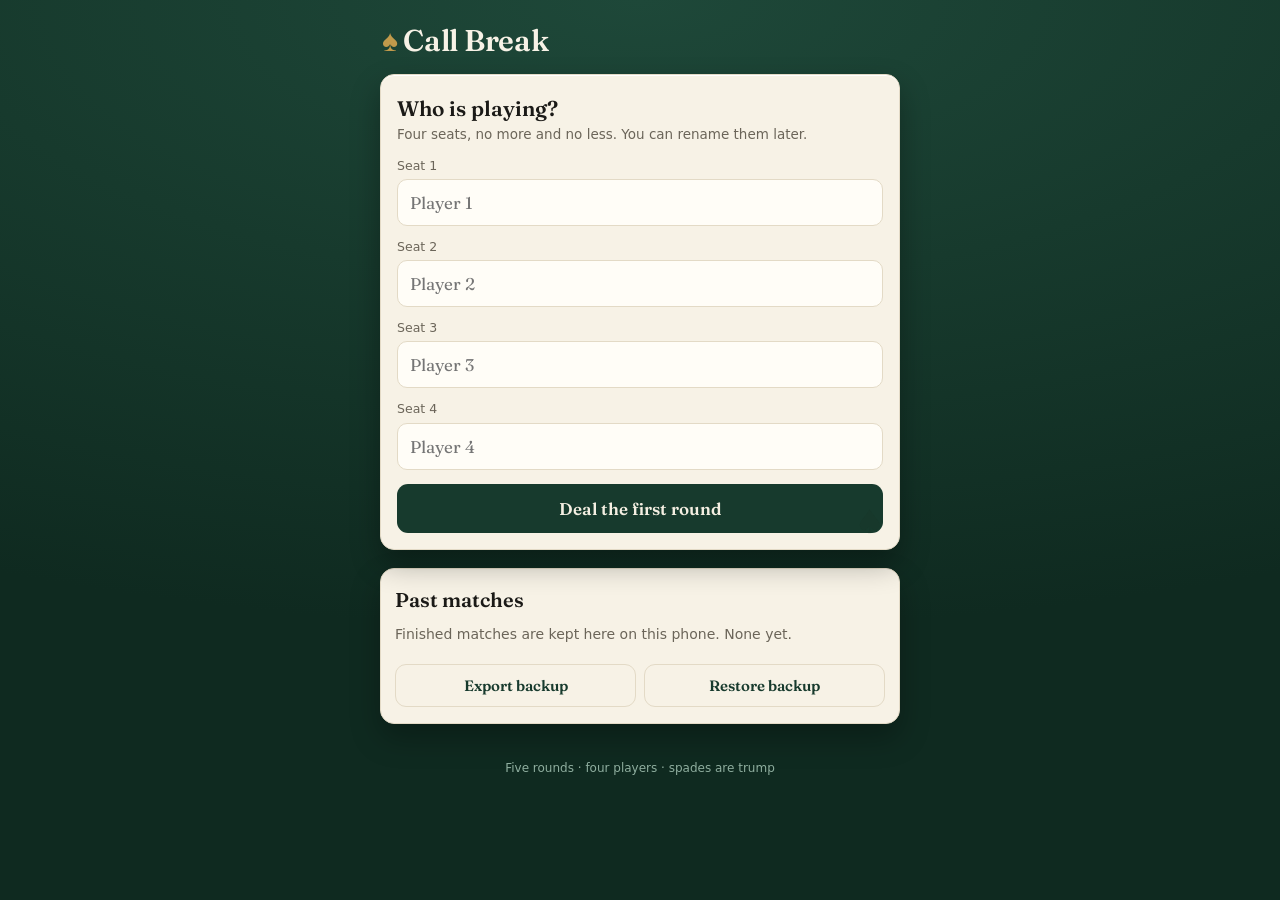
==== index.html @ d097e6f9 "Create index.html" ====
<!DOCTYPE html>
<html lang="en">
<head>
<meta charset="utf-8">
<meta name="viewport" content="width=device-width, initial-scale=1, viewport-fit=cover">
<meta name="theme-color" content="#173a2d">
<title>Call Break Scorepad</title>
<link rel="preconnect" href="https://fonts.googleapis.com">
<link rel="preconnect" href="https://fonts.gstatic.com" crossorigin>
<link href="https://fonts.googleapis.com/css2?family=Fraunces:opsz,wght@9..144,400;9..144,600;9..144,700&display=swap" rel="stylesheet">
<style>
  :root{
    --felt:#173a2d;
    --felt-deep:#0f2a20;
    --card:#f7f2e6;
    --card-edge:#e3dac6;
    --ink:#1b1a17;
    --ink-soft:#6b6559;
    --suit-red:#a8231c;
    --gold:#c19a4b;
    --serif:"Fraunces",Georgia,"Times New Roman",serif;
    --sans:system-ui,-apple-system,"Segoe UI",Roboto,sans-serif;
  }
  *{box-sizing:border-box;-webkit-tap-highlight-color:transparent}
  html,body{margin:0;padding:0}
  body{
    background:var(--felt);
    background-image:radial-gradient(120% 70% at 50% 0%, #1e4839 0%, var(--felt) 45%, var(--felt-deep) 100%);
    background-attachment:fixed;
    color:var(--card);
    font-family:var(--sans);
    font-size:16px;
    line-height:1.45;
    min-height:100vh;
    padding:0 14px calc(40px + env(safe-area-inset-bottom));
  }
  .wrap{max-width:520px;margin:0 auto}

  header{padding:26px 2px 18px;display:flex;align-items:baseline;justify-content:space-between;gap:12px}
  .brand{font-family:var(--serif);font-weight:600;font-size:30px;letter-spacing:-.01em;line-height:1}
  .brand .pip{color:var(--gold)}
  .roundtag{font-family:var(--serif);font-size:15px;color:#b9cfc3;text-align:right}
  .roundtag b{color:var(--gold);font-weight:600}

  .card{
    background:var(--card);color:var(--ink);
    border-radius:14px;
    padding:18px 16px 16px;
    box-shadow:0 14px 30px rgba(0,0,0,.32), 0 1px 0 #fff inset;
    border:1px solid var(--card-edge);
    position:relative;
    margin-bottom:18px;
  }
  .card::after{
    content:"\2660";position:absolute;right:14px;bottom:10px;
    font-size:34px;color:rgba(27,26,23,.06);line-height:1;pointer-events:none;
  }
  .settle{animation:settle .28s cubic-bezier(.2,.7,.3,1)}
  @keyframes settle{from{transform:translateY(6px) scale(.99);opacity:.4}to{transform:none;opacity:1}}

  .cardhead{display:flex;align-items:baseline;justify-content:space-between;gap:10px;margin-bottom:2px}
  .cardhead h2{font-family:var(--serif);font-weight:600;font-size:21px;margin:0}
  .tally{font-family:var(--serif);font-size:19px;font-weight:600}
  .tally small{font-family:var(--sans);font-size:12px;font-weight:400;color:var(--ink-soft)}
  .sub{color:var(--ink-soft);font-size:13.5px;margin:0 0 12px}

  .rows{border-top:1px solid var(--card-edge)}
  .row{display:flex;align-items:center;gap:10px;padding:9px 0;border-bottom:1px solid var(--card-edge)}
  .row.got{flex-wrap:wrap}
  .who{flex:1;min-width:0;font-size:16px;overflow:hidden;text-overflow:ellipsis;white-space:nowrap}
  .step{display:flex;align-items:center;gap:4px}
  .step button{
    width:40px;height:40px;border-radius:9px;border:1px solid var(--card-edge);
    background:#fffdf7;color:var(--ink);font-size:21px;line-height:1;font-family:var(--sans);
    cursor:pointer;display:grid;place-items:center;
  }
  .step button:active{background:#efe8d6}
  .step button[disabled]{opacity:.32;cursor:default}

  input.numin{
    font-family:var(--serif);font-weight:600;font-size:24px;text-align:center;
    font-variant-numeric:tabular-nums;
    width:56px;height:40px;padding:0;border-radius:9px;
    border:1px solid var(--card-edge);background:#fffdf7;color:var(--ink);
    -moz-appearance:textfield;
  }
  .got input.numin{color:var(--felt)}
  input.numin::-webkit-outer-spin-button,
  input.numin::-webkit-inner-spin-button{-webkit-appearance:none;margin:0}
  input.numin:focus{outline:2px solid var(--felt);outline-offset:1px;background:#fff}

  .cmp{flex-basis:100%;order:3;display:block;margin-top:8px;
       font-size:14px;color:var(--ink-soft);line-height:1.4}
  .cmp b{font-family:var(--serif);font-size:21px;font-weight:700;color:var(--ink);
    font-variant-numeric:tabular-nums;vertical-align:-2px}
  .cmp em{font-family:var(--serif);font-size:21px;font-weight:700;font-style:normal;
    color:var(--felt);font-variant-numeric:tabular-nums;vertical-align:-2px}
  .cmp em.down{color:var(--suit-red)}
  input.callmini{width:48px;height:34px;font-size:21px;vertical-align:-9px;margin:0 1px}

  .note{border-radius:9px;padding:10px 12px;font-size:14px;margin:12px 0 0;line-height:1.4}
  .note.bad{background:#f6e2e0;color:#7d1a15;border:1px solid #e6c4c1}
  .note.warn{background:#f6ecd7;color:#6d5312;border:1px solid #e7d6ae}
  .note.hot{background:#eae2f2;color:#4a3269;border:1px solid #d7cae6}
  .note.calm{background:#e3ece4;color:#2c4a39;border:1px solid #cbdccf}

  .btn{
    display:block;width:100%;margin-top:14px;padding:14px;border-radius:11px;
    border:none;background:var(--felt);color:#f4efe2;font-family:var(--serif);
    font-size:17px;font-weight:600;cursor:pointer;text-align:center;
  }
  .btn:active{background:var(--felt-deep)}
  .btn[disabled]{background:#ded6c4;color:#948d7c;cursor:default}
  .btn.ghost{background:transparent;color:var(--felt);border:1px solid var(--card-edge);font-size:15px;margin-top:8px}
  .btn.small{padding:11px;font-size:15px}
  .btn.on{background:#e3ece4;border-color:var(--felt);color:var(--felt)}
  .btn.danger{color:var(--suit-red);border-color:#e6c4c1}
  .choices{display:grid;gap:8px;margin-top:12px}
  .choices .btn{margin-top:0}
  .pair{display:flex;gap:8px}
  .pair .btn{flex:1}

  .pad{background:var(--card);color:var(--ink);border-radius:14px;padding:16px 14px;border:1px solid var(--card-edge);box-shadow:0 14px 30px rgba(0,0,0,.28);margin-bottom:18px}
  .pad h2{font-family:var(--serif);font-weight:600;font-size:20px;margin:0 0 10px}
  table{width:100%;border-collapse:collapse;font-variant-numeric:tabular-nums}
  th,td{padding:7px 2px;text-align:center;font-size:15px}
  thead th{font-family:var(--sans);font-size:12px;font-weight:500;color:var(--ink-soft);border-bottom:1px solid var(--card-edge);
    max-width:70px;overflow:hidden;text-overflow:ellipsis;white-space:nowrap}
  tbody td{font-family:var(--serif);font-weight:600;border-bottom:1px solid #ece5d4}
  tbody td.empty{color:#c7bfab;font-weight:400}
  td.neg{color:var(--suit-red)}
  .rlabel{font-family:var(--sans)!important;font-size:12px!important;color:var(--ink-soft);font-weight:400!important;width:30px}
  button.rlabel{background:none;border:none;padding:7px 0;width:100%;cursor:pointer;text-decoration:underline dotted;text-underline-offset:3px}
  tfoot td{font-family:var(--serif);font-size:20px;font-weight:700;padding-top:10px;border-top:2px solid var(--ink)}
  tfoot td.lead::after{content:" \2660";color:var(--gold);font-size:13px}
  .padnote{font-size:12px;color:var(--ink-soft);margin:10px 0 0;text-align:center}

  /* past matches */
  .hist{list-style:none;margin:0;padding:0}
  .hist li{border-bottom:1px solid var(--card-edge)}
  .hist button{
    width:100%;background:none;border:none;padding:12px 2px;cursor:pointer;
    display:flex;align-items:baseline;justify-content:space-between;gap:12px;text-align:left;
    font-family:var(--sans);color:var(--ink);font-size:15px;
  }
  .hist button:active{background:#efe8d6}
  .hist .win{font-family:var(--serif);font-weight:600;font-size:17px}
  .hist .meta{display:block;font-size:12px;color:var(--ink-soft);margin-top:2px}
  .hist .pts{font-family:var(--serif);font-weight:700;font-size:19px;white-space:nowrap}
  .hist .pts.neg{color:var(--suit-red)}
  .stamp{font-size:13px;color:var(--ink-soft);margin:0 0 14px;line-height:1.6}
  .stamp b{color:var(--ink);font-weight:600}
  .empty-state{color:var(--ink-soft);font-size:14px;margin:4px 0 0}
  .filepick{display:none}

  .setup label{display:block;font-size:12.5px;color:var(--ink-soft);margin:12px 0 4px}
  .setup input{
    width:100%;padding:12px;border-radius:10px;border:1px solid var(--card-edge);
    background:#fffdf7;font-size:17px;font-family:var(--serif);color:var(--ink);
  }
  .setup input:focus{outline:2px solid var(--felt);outline-offset:1px}

  .final{text-align:center}
  .final .champ{font-family:var(--serif);font-size:32px;font-weight:700;line-height:1.1;margin:6px 0 2px}
  .final .score{font-family:var(--serif);font-size:17px;color:var(--ink-soft)}
  ol.standings{list-style:none;padding:0;margin:16px 0 0;text-align:left}
  ol.standings li{display:flex;justify-content:space-between;gap:10px;padding:9px 0;border-bottom:1px solid var(--card-edge);font-size:16px}
  ol.standings li span:last-child{font-family:var(--serif);font-weight:600}
  ol.standings li.n{color:var(--suit-red)}

  footer{text-align:center;padding:18px 0 0;color:#8fae9f;font-size:12px}
  @media (prefers-reduced-motion:reduce){.settle{animation:none}}
</style>
</head>
<body>
<div class="wrap">
  <header>
    <div class="brand"><span class="pip">&#9824;</span> Call Break</div>
    <div class="roundtag" id="roundtag"></div>
  </header>
  <div id="app"></div>
  <input type="file" id="filepick" class="filepick" accept="application/json,.json">
  <footer>Five rounds &middot; four players &middot; spades are trump</footer>
</div>

<script>
"use strict";

const ROUNDS = 5, TRICKS = 13, KEY = "callbreak:v1";

/* ---------- persistence: one key on this device, nothing leaves the phone ---------- */
let canStore = true;
try { localStorage.setItem(KEY + ":probe", "1"); localStorage.removeItem(KEY + ":probe"); }
catch (e) { canStore = false; }

let store = { current: null, history: [] };

function loadStore(){
  if (!canStore) return;
  try {
    const raw = localStorage.getItem(KEY);
    if (raw){
      const parsed = JSON.parse(raw);
      if (parsed && typeof parsed === "object"){
        store.current = parsed.current || null;
        store.history = Array.isArray(parsed.history) ? parsed.history : [];
      }
    }
  } catch (e) { store = { current: null, history: [] }; }
}
function saveStore(){
  if (!canStore) return;
  try { localStorage.setItem(KEY, JSON.stringify(store)); }
  catch (e) { canStore = false; }
}
function persist(){
  store.current = (S.phase === "setup") ? null : {
    phase: S.phase, names: S.names, rounds: S.rounds, draft: S.draft,
    editing: S.editing, matchId: S.matchId, startedAt: S.startedAt,
    endedAt: S.endedAt, archived: S.archived
  };
  saveStore();
}

/* ---------- state ---------- */
let S = {
  phase: "setup",          // setup | bid | tricks | done
  screen: "play",          // play | match
  openId: null,
  names: ["", "", "", ""],
  rounds: [],
  draft: null,
  editing: null,
  resume: null,
  matchId: null,
  startedAt: null,
  endedAt: null,
  archived: false
};

/* ---------- scoring (held in tenths so totals never drift) ---------- */
function scoreTenths(call, tricks, bonus){
  const eff = call * 10 + (bonus ? 1 : 0);
  if (tricks < call) return -eff;
  return eff + (tricks - call);
}
function fmt(t){
  if (t === null || t === undefined) return "";
  return (t % 10 === 0) ? String(t / 10) : (t / 10).toFixed(1);
}
function totalsOf(rounds){
  return [0,1,2,3].map(i => rounds.reduce((a,r) => a + r.scores[i], 0));
}
function totals(){ return totalsOf(S.rounds); }
const sum = a => a.reduce((x,y) => x + y, 0);
const esc = s => String(s).replace(/[&<>"]/g, c => ({"&":"&amp;","<":"&lt;",">":"&gt;",'"':"&quot;"}[c]));
const uid = () => Date.now().toString(36) + Math.random().toString(36).slice(2, 7);

function when(iso){
  if (!iso) return "\u2014";
  return new Date(iso).toLocaleString(undefined,
    { day:"numeric", month:"short", year:"numeric", hour:"numeric", minute:"2-digit" });
}
function clock(iso){
  if (!iso) return "\u2014";
  return new Date(iso).toLocaleTimeString(undefined, { hour:"numeric", minute:"2-digit" });
}
function span(a, b){
  if (!a || !b) return "\u2014";
  const m = Math.max(0, Math.round((new Date(b) - new Date(a)) / 60000));
  return m < 60 ? m + " min" : Math.floor(m/60) + "h " + (m % 60) + "m";
}

function freshDraft(){ return { calls:[1,1,1,1], bonus:false, tricks:[0,0,0,0], nine:false }; }
function roundNo(){ return S.editing !== null ? S.editing + 1 : S.rounds.length + 1; }
function callsBad(){ const d = S.draft; return d.calls.some(c => c < 1) || sum(d.calls) < 9; }
function beginMatch(){ S.matchId = uid(); S.startedAt = new Date().toISOString(); S.endedAt = null; S.archived = false; }

/* ---------- render ---------- */
function render(animate){
  const tag = document.getElementById("roundtag");
  if (S.screen === "match") tag.textContent = "Past match";
  else if (S.phase === "setup") tag.textContent = "";
  else if (S.phase === "done") tag.textContent = "Match complete";
  else if (S.editing !== null) tag.innerHTML = "Fixing round <b>" + roundNo() + "</b>";
  else tag.innerHTML = "Round <b>" + roundNo() + "</b> of " + ROUNDS;

  const app = document.getElementById("app");
  let html = "";

  if (S.screen === "match"){
    html = viewMatch();
  } else if (S.phase === "setup"){
    html = viewSetup() + viewHistory();
  } else {
    if (S.phase === "bid")    html += viewBid();
    if (S.phase === "tricks") html += viewTricks();
    if (S.phase === "done")   html += viewDone();
    html += padFor("Scorepad", S.names, S.rounds, true);
    html += viewHistory();
  }
  app.innerHTML = html;
  if (animate){
    const c = app.querySelector(".card");
    if (c) c.classList.add("settle");
  }
  persist();
}

function viewSetup(){
  return '<div class="card setup">' +
    '<div class="cardhead"><h2>Who is playing?</h2></div>' +
    '<p class="sub">Four seats, no more and no less. You can rename them later.</p>' +
    [0,1,2,3].map(i =>
      '<label for="n' + i + '">Seat ' + (i+1) + '</label>' +
      '<input id="n' + i + '" type="text" autocomplete="off" maxlength="14" ' +
      'placeholder="Player ' + (i+1) + '" value="' + esc(S.names[i]) + '">').join("") +
    '<button class="btn" data-act="start">Deal the first round</button>' +
  '</div>';
}

function stepRow(i, kind, value, min, note){
  const shown = (value === 0 && kind === "call") ? "" : value;
  return '<div class="row ' + (kind === "trick" ? "got" : "") + '">' +
    '<div class="who">' + esc(S.names[i]) + '</div>' +
    '<div class="step">' +
      '<button data-act="dec" data-kind="' + kind + '" data-i="' + i + '"' +
        (value <= min ? " disabled" : "") + ' aria-label="one less">&minus;</button>' +
      '<input class="numin" type="number" inputmode="numeric" pattern="[0-9]*" ' +
        'data-i="' + i + '" data-kind="' + kind + '" value="' + shown + '" ' +
        'min="' + min + '" max="13" aria-label="' + esc(S.names[i]) + ' ' + kind + '">' +
      '<button data-act="inc" data-kind="' + kind + '" data-i="' + i + '"' +
        (value >= 13 ? " disabled" : "") + ' aria-label="one more">+</button>' +
    '</div>' + (note || "") +
  '</div>';
}

/* ---------- calls ---------- */
function bidFoot(){
  const d = S.draft, t = sum(d.calls);
  const blank = d.calls.some(c => c < 1);
  let note = "";

  if (blank) note = '<p class="note bad">Every player has to call at least 1.</p>';
  else if (t < 9) note = '<p class="note bad">Calls add up to ' + t + '. The table needs at least 9 before anyone deals.</p>';
  else if (t === 9 && !d.nine) note = '<p class="note warn">Exactly 9 &mdash; the lowest a table can go. Pick how to play it below.</p>';
  else if (t === 9 && d.nine) note = d.bonus
    ? '<p class="note calm">Bare 9, playing with +0.1 on every call.</p>'
    : '<p class="note calm">Bare 9, playing straight off the calls.</p>';
  else if (t === 13) note = '<p class="note hot">All 13 spoken for. Nobody has room to miss a single trick.</p>';
  else if (t > 13) note = '<p class="note warn">Over by ' + (t - 13) + '. At least one player is going down tonight.</p>';

  const askNine = (t === 9 && !blank && !d.nine);
  const choices = askNine ? '<div class="choices">' +
      '<button class="btn small" data-act="nine-bonus">Play it with +0.1 on every call</button>' +
      '<button class="btn small ghost" data-act="nine-plain">Play it as called</button>' +
      '<button class="btn small ghost" data-act="nine-reset">Clear and call again</button>' +
    '</div>' : "";

  const lock = askNine ? "" :
    '<button class="btn" data-act="lock"' + ((t >= 9 && !blank) ? "" : " disabled") + '>Lock in calls</button>';

  return note + choices + lock;
}

function viewBid(){
  const d = S.draft;
  return '<div class="card">' +
    '<div class="cardhead"><h2>Calls' + (S.editing !== null ? " &middot; round " + roundNo() : "") + '</h2>' +
    '<div class="tally"><span id="tally">' + sum(d.calls) + '</span> <small>called</small></div></div>' +
    '<p class="sub">What each player promises to win out of 13. Tap a number to type it.</p>' +
    '<div class="rows">' + [0,1,2,3].map(i => stepRow(i, "call", d.calls[i], 1, "")).join("") + '</div>' +
    '<div id="bidfoot">' + bidFoot() + '</div>' +
    (S.editing !== null
      ? '<button class="btn ghost" data-act="cancel-edit">Cancel</button>'
      : '<button class="btn ghost" data-act="rename">Rename players</button>') +
  '</div>';
}

/* ---------- tricks won (calls stay editable here) ---------- */
function tricksFoot(){
  const d = S.draft, t = sum(d.tricks), ct = sum(d.calls), left = TRICKS - t;
  const bad = callsBad();
  let note = "";

  if (d.calls.some(c => c < 1)) note = '<p class="note bad">Every player has to call at least 1.</p>';
  else if (ct < 9) note = '<p class="note bad">Calls now add up to ' + ct + '. The table needs at least 9.</p>';
  else if (t > TRICKS) note = '<p class="note bad">That is ' + t + ' tricks. A hand only holds 13.</p>';
  else if (t < TRICKS) note = '<p class="note calm">' + left + ' trick' + (left === 1 ? "" : "s") + ' still unaccounted for.</p>';

  const toggle = (ct === 9 && !bad)
    ? '<button class="btn small ghost' + (d.bonus ? " on" : "") + '" data-act="bonus">' +
      (d.bonus ? "\u2713 " : "") + 'Bare 9 bonus: +0.1 on every call</button>'
    : "";

  return note + toggle +
    '<button class="btn" data-act="save"' + ((t === TRICKS && !bad) ? "" : " disabled") +
    '>Save round ' + roundNo() + '</button>';
}

function viewTricks(){
  const d = S.draft;
  const rows = [0,1,2,3].map(i => {
    const s = scoreTenths(d.calls[i], d.tricks[i], d.bonus);
    const cmp = '<span class="cmp">called ' +
      '<input class="numin callmini" type="number" inputmode="numeric" pattern="[0-9]*" ' +
        'data-i="' + i + '" data-kind="call" value="' + (d.calls[i] || "") + '" ' +
        'min="1" max="13" aria-label="' + esc(S.names[i]) + ' call">' +
      ', won <b id="w' + i + '">' + d.tricks[i] + '</b> &rarr; ' +
      '<em id="s' + i + '"' + (s < 0 ? ' class="down"' : "") + '>' + fmt(s) + '</em></span>';
    return stepRow(i, "trick", d.tricks[i], 0, cmp);
  }).join("");

  return '<div class="card">' +
    '<div class="cardhead"><h2>Tricks won</h2>' +
    '<div class="tally"><span id="ttally">' + sum(d.tricks) + '</span><small> / 13</small></div></div>' +
    '<p class="sub">Count them off. A call can still be corrected here if someone was misheard.</p>' +
    '<div class="rows">' + rows + '</div>' +
    '<div id="tfoot">' + tricksFoot() + '</div>' +
    '<button class="btn ghost" data-act="back">Back to calls</button>' +
  '</div>';
}

function standingsList(names, rounds){
  const tot = totalsOf(rounds);
  const order = [0,1,2,3].sort((a,b) => tot[b] - tot[a]);
  return '<ol class="standings">' + order.map((i,p) =>
    '<li class="' + (tot[i] < 0 ? "n" : "") + '"><span>' + (p+1) + '. ' + esc(names[i]) +
    '</span><span>' + fmt(tot[i]) + '</span></li>').join("") + '</ol>';
}

function viewDone(){
  const tot = totals();
  const order = [0,1,2,3].sort((a,b) => tot[b] - tot[a]);
  const win = order[0];
  return '<div class="card final">' +
    '<p class="sub" style="margin-bottom:0">After five rounds</p>' +
    '<div class="champ">' + esc(S.names[win]) + '</div>' +
    '<div class="score">takes it with ' + fmt(tot[win]) + '</div>' +
    standingsList(S.names, S.rounds) +
    '<p class="stamp" style="margin-top:14px">Started <b>' + clock(S.startedAt) + '</b> &middot; ' +
      'finished <b>' + clock(S.endedAt) + '</b> &middot; ' + span(S.startedAt, S.endedAt) + '</p>' +
    '<button class="btn" data-act="again">Play another five</button>' +
    '<button class="btn ghost" data-act="fresh">New players</button>' +
  '</div>';
}

/* ---------- the points table, reused for live play and for history ---------- */
function padFor(title, names, rounds, live){
  const tot = totalsOf(rounds);
  const best = Math.max.apply(null, tot);
  let body = "";
  for (let r = 0; r < ROUNDS; r++){
    const done = rounds[r];
    const label = (done && live)
      ? '<button class="rlabel" data-act="edit" data-r="' + r + '">' + (r+1) + '</button>'
      : String(r+1);
    body += '<tr><td class="rlabel">' + label + '</td>' +
      [0,1,2,3].map(i => done
        ? '<td class="' + (done.scores[i] < 0 ? "neg" : "") + '">' + fmt(done.scores[i]) + '</td>'
        : '<td class="empty">&middot;</td>').join("") + '</tr>';
  }
  return '<div class="pad"><h2>' + title + '</h2><table>' +
    '<thead><tr><th></th>' + names.map(n => '<th>' + esc(n) + '</th>').join("") + '</tr></thead>' +
    '<tbody>' + body + '</tbody>' +
    '<tfoot><tr><td class="rlabel"></td>' + tot.map(v =>
      '<td class="' + (v < 0 ? "neg " : "") + ((v === best && rounds.length > 0) ? "lead" : "") + '">' +
      fmt(v) + '</td>').join("") + '</tr></tfoot></table>' +
    (live ? '<p class="padnote">' + (rounds.length
      ? "Tap a round number to correct it."
      : "Scores land here as each round is saved.") + '</p>' : "") +
  '</div>';
}

/* ---------- past matches ---------- */
function viewHistory(){
  const h = store.history.slice().sort((a,b) => (b.endedAt || "").localeCompare(a.endedAt || ""));
  let list;
  if (!h.length){
    list = '<p class="empty-state">Finished matches are kept here on this phone. None yet.</p>';
  } else {
    list = '<ul class="hist">' + h.map(m => {
      const tot = totalsOf(m.rounds);
      const w = tot.indexOf(Math.max.apply(null, tot));
      return '<li><button data-act="open" data-id="' + m.id + '">' +
        '<span><span class="win">' + esc(m.names[w]) + '</span>' +
        '<span class="meta">' + when(m.endedAt) + ' &middot; ' + span(m.startedAt, m.endedAt) +
        ' &middot; ' + m.names.map(esc).join(", ") + '</span></span>' +
        '<span class="pts' + (tot[w] < 0 ? " neg" : "") + '">' + fmt(tot[w]) + '</span>' +
        '</button></li>';
    }).join("") + '</ul>';
  }

  const warn = canStore ? "" :
    '<p class="note bad">This browser is not letting the page save. Progress will be lost on refresh. ' +
    'Opening the file from a hosted address, or turning off private browsing, fixes it.</p>';

  return '<div class="pad"><h2>Past matches</h2>' + warn + list +
    '<div class="pair" style="margin-top:12px">' +
      '<button class="btn ghost small" data-act="export">Export backup</button>' +
      '<button class="btn ghost small" data-act="import">Restore backup</button>' +
    '</div></div>';
}

function viewMatch(){
  const m = store.history.filter(x => x.id === S.openId)[0];
  if (!m) return '<div class="card"><p class="sub">That match is no longer saved.</p>' +
    '<button class="btn" data-act="closematch">Back</button></div>';
  const tot = totalsOf(m.rounds);
  const w = tot.indexOf(Math.max.apply(null, tot));
  return '<div class="card">' +
    '<div class="cardhead"><h2>' + esc(m.names[w]) + ' won</h2>' +
    '<div class="tally">' + fmt(tot[w]) + '</div></div>' +
    '<p class="stamp">' +
      'Started <b>' + when(m.startedAt) + '</b><br>' +
      'Ended <b>' + when(m.endedAt) + '</b><br>' +
      'Played for <b>' + span(m.startedAt, m.endedAt) + '</b></p>' +
    standingsList(m.names, m.rounds) +
    '<button class="btn" data-act="closematch">Back to the table</button>' +
    '<button class="btn ghost danger" data-act="delmatch" data-id="' + m.id + '">Delete this match</button>' +
  '</div>' + padFor("Round by round", m.names, m.rounds, false);
}

/* ---------- live refresh that leaves the focused field alone ---------- */
function refreshSteppers(){
  const d = S.draft;
  const btns = document.querySelectorAll(".step button[data-kind]");
  for (let k = 0; k < btns.length; k++){
    const b = btns[k], kind = b.dataset.kind, i = +b.dataset.i;
    const v = kind === "call" ? d.calls[i] : d.tricks[i];
    b.disabled = b.dataset.act === "inc" ? v >= 13 : v <= (kind === "call" ? 1 : 0);
  }
}
function refreshBid(){
  const t = document.getElementById("tally");
  if (t) t.textContent = sum(S.draft.calls);
  const f = document.getElementById("bidfoot");
  if (f) f.innerHTML = bidFoot();
  refreshSteppers();
}
function refreshTricks(){
  const d = S.draft;
  const t = document.getElementById("ttally");
  if (t) t.textContent = sum(d.tricks);
  for (let i = 0; i < 4; i++){
    const s = scoreTenths(d.calls[i], d.tricks[i], d.bonus);
    const w = document.getElementById("w" + i), sc = document.getElementById("s" + i);
    if (w) w.textContent = d.tricks[i];
    if (sc){ sc.textContent = fmt(s); sc.className = s < 0 ? "down" : ""; }
  }
  const f = document.getElementById("tfoot");
  if (f) f.innerHTML = tricksFoot();
  refreshSteppers();
}
function refresh(){ S.phase === "bid" ? refreshBid() : refreshTricks(); persist(); }

/* ---------- input ---------- */
const app = document.getElementById("app");

app.addEventListener("input", function(e){
  const el = e.target;
  if (!el.classList || !el.classList.contains("numin") || !S.draft) return;
  let v = parseInt(el.value, 10);
  if (isNaN(v) || v < 0){ v = 0; el.value = ""; }
  if (v > 13){ v = 13; el.value = "13"; }
  const i = +el.dataset.i;
  if (el.dataset.kind === "call"){
    S.draft.calls[i] = v;
    if (S.phase === "bid"){ S.draft.nine = false; S.draft.bonus = false; }
    else if (sum(S.draft.calls) !== 9) S.draft.bonus = false;
  } else {
    S.draft.tricks[i] = v;
  }
  refresh();
});

app.addEventListener("focusout", function(e){
  const el = e.target;
  if (!el.classList || !el.classList.contains("numin") || !S.draft) return;
  const kind = el.dataset.kind, i = +el.dataset.i;
  const min = kind === "call" ? 1 : 0;
  const v = Math.min(13, Math.max(min, parseInt(el.value, 10) || 0));
  el.value = v;
  const cur = kind === "call" ? S.draft.calls[i] : S.draft.tricks[i];
  if (v !== cur){
    if (kind === "call") S.draft.calls[i] = v; else S.draft.tricks[i] = v;
    refresh();
  }
});

app.addEventListener("click", function(e){
  const el = e.target.closest("[data-act]");
  if (!el) return;
  const act = el.dataset.act;
  const d = S.draft;

  if (act === "start" || act === "rename-save"){
    const names = [0,1,2,3].map(i => {
      const v = document.getElementById("n" + i).value.trim();
      return v || ("Player " + (i+1));
    });
    S.names = names.map((n,i) => names.indexOf(n) !== i ? n + " " + (i+1) : n);
    if (act === "start"){ S.draft = freshDraft(); S.phase = "bid"; beginMatch(); }
    else {
      S.phase = S.resume || "bid"; S.resume = null;
      if (S.archived) syncArchive();
    }
    return render(true);
  }

  if (act === "rename"){
    S.resume = "bid"; S.phase = "setup"; render(true);
    const b = document.querySelector('[data-act="start"]');
    b.dataset.act = "rename-save"; b.textContent = "Save names";
    return;
  }

  if (act === "inc" || act === "dec"){
    const i = +el.dataset.i, up = act === "inc";
    if (el.dataset.kind === "call"){
      d.calls[i] = Math.min(13, Math.max(1, d.calls[i] + (up ? 1 : -1)));
      if (S.phase === "bid"){ d.nine = false; d.bonus = false; }
      else if (sum(d.calls) !== 9) d.bonus = false;
    } else {
      d.tricks[i] = Math.min(13, Math.max(0, d.tricks[i] + (up ? 1 : -1)));
    }
    return render(false);
  }

  if (act === "nine-bonus"){ d.bonus = true;  d.nine = true; S.phase = "tricks"; return render(true); }
  if (act === "nine-plain"){ d.bonus = false; d.nine = true; S.phase = "tricks"; return render(true); }
  if (act === "nine-reset"){ S.draft = freshDraft(); return render(false); }
  if (act === "bonus"){ d.bonus = !d.bonus; return render(false); }

  if (act === "lock"){ if (callsBad()) return; S.phase = "tricks"; return render(true); }
  if (act === "back"){ S.phase = "bid"; return render(true); }

  if (act === "save"){
    if (sum(d.tricks) !== TRICKS || callsBad()) return;
    const entry = {
      calls: d.calls.slice(), bonus: d.bonus, tricks: d.tricks.slice(),
      scores: [0,1,2,3].map(i => scoreTenths(d.calls[i], d.tricks[i], d.bonus))
    };
    if (S.editing !== null){ S.rounds[S.editing] = entry; S.editing = null; }
    else S.rounds.push(entry);

    if (S.rounds.length >= ROUNDS){
      S.phase = "done"; S.draft = null;
      if (!S.archived){
        S.endedAt = new Date().toISOString();
        store.history.push({
          id: S.matchId, names: S.names.slice(), rounds: JSON.parse(JSON.stringify(S.rounds)),
          startedAt: S.startedAt, endedAt: S.endedAt
        });
        S.archived = true;
      } else syncArchive();
    } else {
      if (S.archived) syncArchive();
      S.draft = freshDraft(); S.phase = "bid";
    }
    return render(true);
  }

  if (act === "edit"){
    const r = +el.dataset.r, old = S.rounds[r];
    S.editing = r;
    S.draft = { calls: old.calls.slice(), bonus: old.bonus, tricks: old.tricks.slice(), nine: true };
    S.phase = "bid";
    window.scrollTo({ top: 0, behavior: "smooth" });
    return render(true);
  }
  if (act === "cancel-edit"){
    S.editing = null;
    S.phase = S.rounds.length >= ROUNDS ? "done" : "bid";
    S.draft = S.rounds.length >= ROUNDS ? null : freshDraft();
    return render(true);
  }

  if (act === "again"){
    S.rounds = []; S.draft = freshDraft(); S.phase = "bid"; beginMatch();
    return render(true);
  }
  if (act === "fresh"){
    S.phase = "setup"; S.screen = "play"; S.names = ["","","",""]; S.rounds = [];
    S.draft = null; S.editing = null; S.resume = null;
    S.matchId = null; S.startedAt = null; S.endedAt = null; S.archived = false;
    return render(true);
  }

  if (act === "open"){
    S.openId = el.dataset.id; S.screen = "match";
    window.scrollTo({ top: 0, behavior: "smooth" });
    return render(true);
  }
  if (act === "closematch"){ S.screen = "play"; S.openId = null; return render(true); }
  if (act === "delmatch"){
    if (!window.confirm("Delete this match for good?")) return;
    store.history = store.history.filter(m => m.id !== el.dataset.id);
    if (S.matchId === el.dataset.id) S.archived = false;
    S.screen = "play"; S.openId = null; saveStore();
    return render(true);
  }

  if (act === "export") return exportBackup();
  if (act === "import") return document.getElementById("filepick").click();
});

/* keep the archived copy in step when a finished match is corrected */
function syncArchive(){
  for (let i = 0; i < store.history.length; i++){
    if (store.history[i].id === S.matchId){
      store.history[i].rounds = JSON.parse(JSON.stringify(S.rounds));
      store.history[i].names = S.names.slice();
      break;
    }
  }
  saveStore();
}

function exportBackup(){
  const blob = new Blob([JSON.stringify({ version:1, exportedAt:new Date().toISOString(),
    history: store.history }, null, 2)], { type:"application/json" });
  const a = document.createElement("a");
  a.href = URL.createObjectURL(blob);
  a.download = "call-break-history-" + new Date().toISOString().slice(0,10) + ".json";
  document.body.appendChild(a); a.click();
  setTimeout(function(){ URL.revokeObjectURL(a.href); a.remove(); }, 1000);
}

document.getElementById("filepick").addEventListener("change", function(e){
  const file = e.target.files[0];
  if (!file) return;
  const reader = new FileReader();
  reader.onload = function(){
    let added = 0;
    try {
      const data = JSON.parse(reader.result);
      const incoming = Array.isArray(data) ? data : (data.history || []);
      const have = {};
      store.history.forEach(m => { have[m.id] = true; });
      incoming.forEach(m => {
        if (m && m.id && !have[m.id] && Array.isArray(m.rounds)){ store.history.push(m); added++; }
      });
      saveStore();
      window.alert(added ? added + " match" + (added === 1 ? "" : "es") + " restored."
                         : "Nothing new in that file.");
    } catch (err){ window.alert("That file could not be read as a backup."); }
    e.target.value = "";
    render(false);
  };
  reader.readAsText(file);
});

/* ---------- boot ---------- */
loadStore();
if (store.current){
  const c = store.current;
  S.phase = c.phase || "setup";
  S.names = c.names || S.names;
  S.rounds = c.rounds || [];
  S.draft = c.draft || null;
  S.editing = (c.editing === 0 || c.editing) ? c.editing : null;
  S.matchId = c.matchId || null;
  S.startedAt = c.startedAt || null;
  S.endedAt = c.endedAt || null;
  S.archived = !!c.archived;
  if (S.phase !== "setup" && S.phase !== "done" && !S.draft) S.draft = freshDraft();
}
render(false);
</script>
</body>
</html>
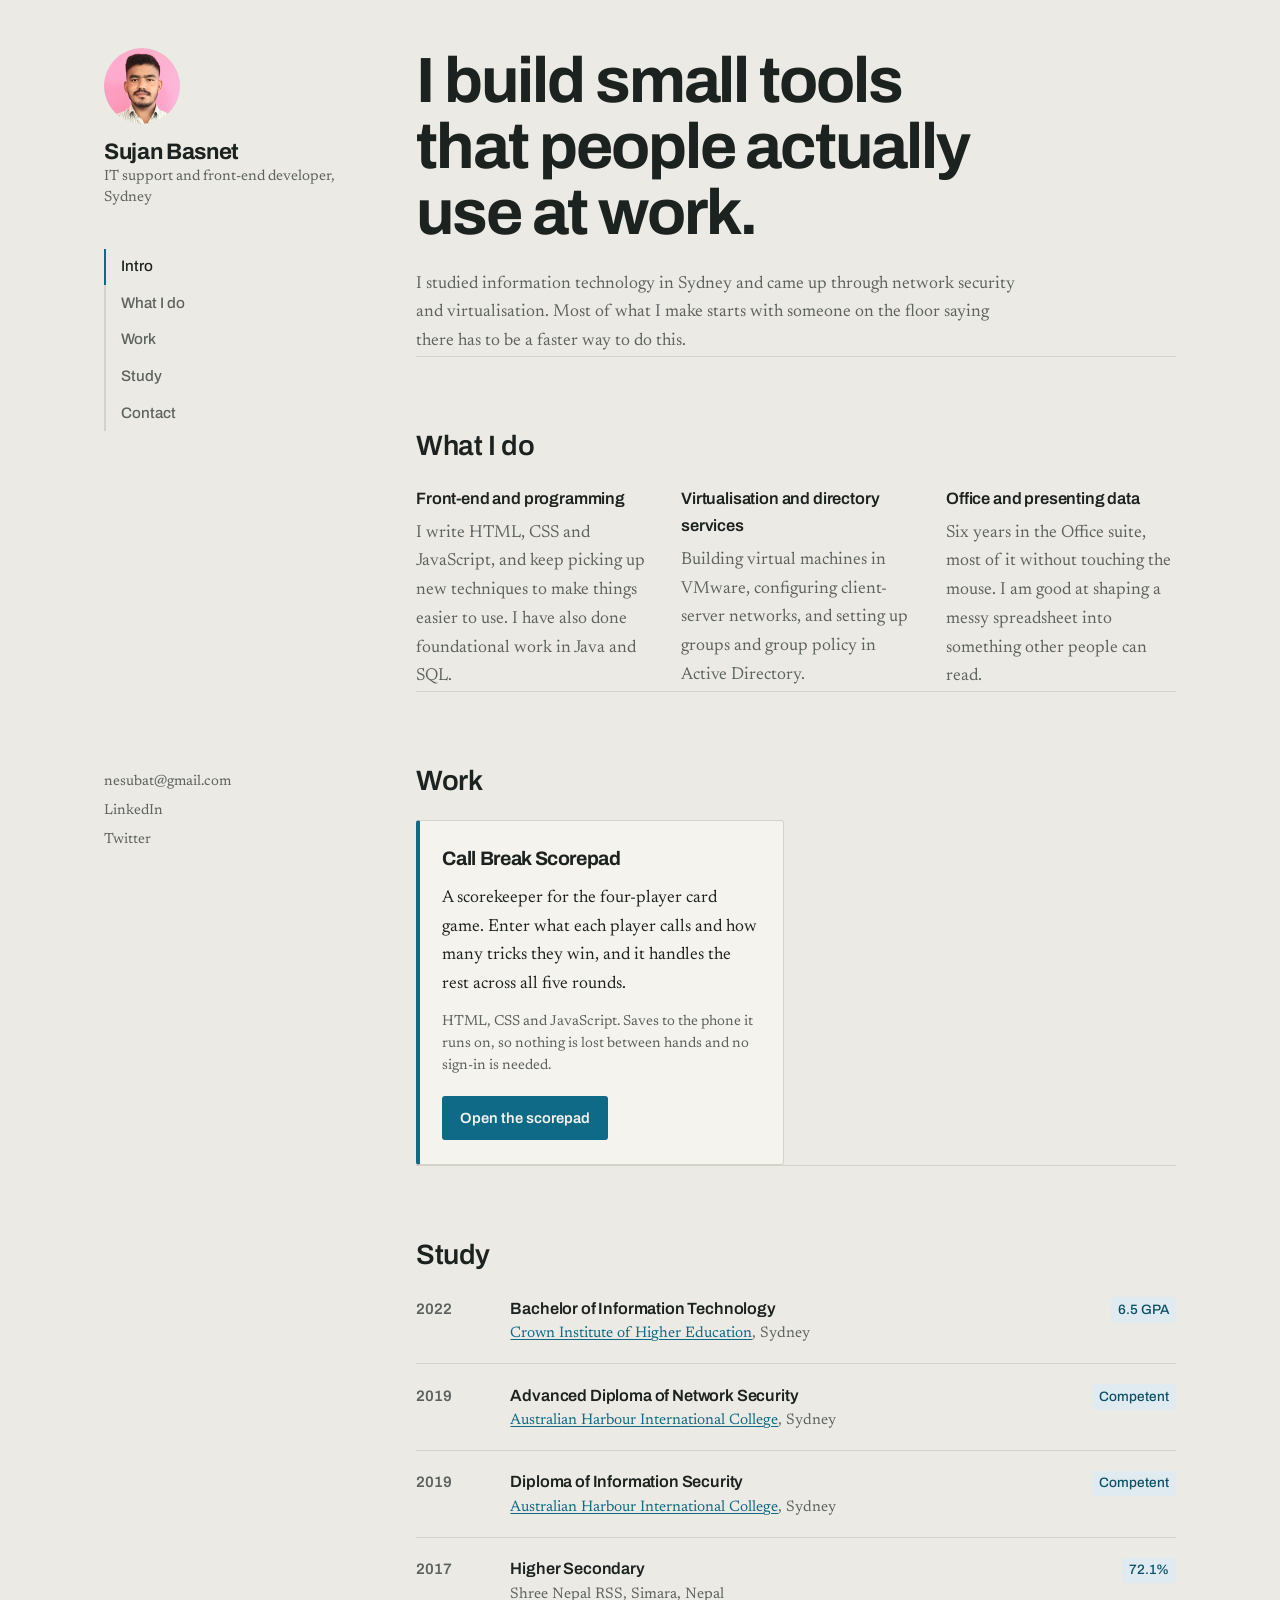
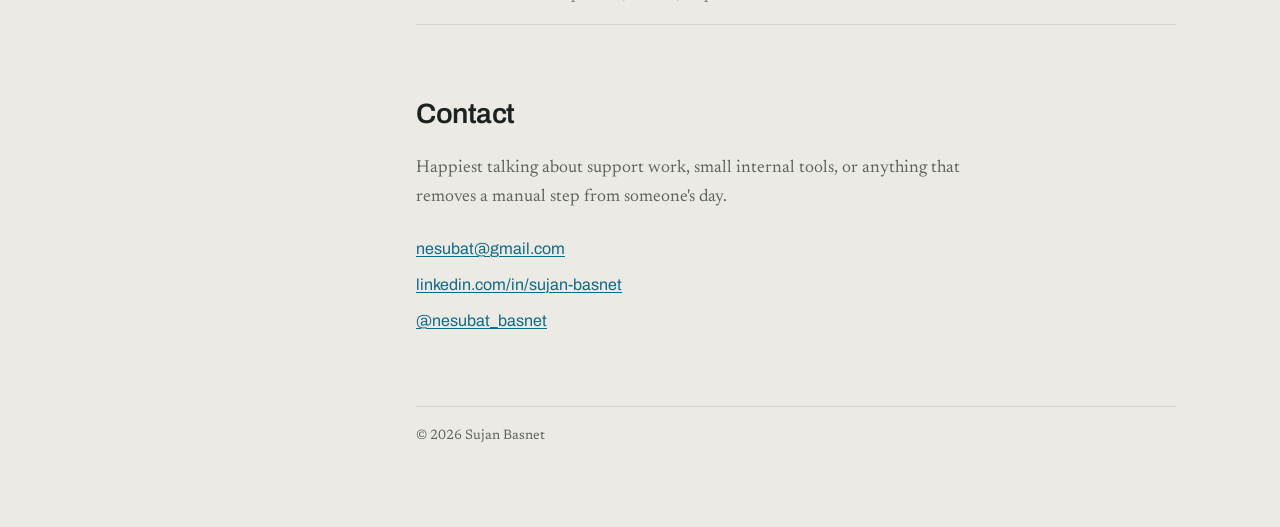
==== commit 4af09caf: "updated" ====
--- a/index.html
+++ b/index.html
@@ -2,771 +2,160 @@
 <html lang="en">
 <head>
 <meta charset="utf-8">
-<meta name="viewport" content="width=device-width, initial-scale=1, viewport-fit=cover">
-<meta name="theme-color" content="#173a2d">
-<title>Call Break Scorepad</title>
+<meta name="viewport" content="width=device-width, initial-scale=1">
+<meta name="description" content="Sujan Basnet — IT support and front-end developer in Sydney. Small tools, network security, virtualisation.">
+<meta name="theme-color" content="#eceae4">
+<title>Sujan Basnet</title>
+
 <link rel="preconnect" href="https://fonts.googleapis.com">
 <link rel="preconnect" href="https://fonts.gstatic.com" crossorigin>
-<link href="https://fonts.googleapis.com/css2?family=Fraunces:opsz,wght@9..144,400;9..144,600;9..144,700&display=swap" rel="stylesheet">
-<style>
-  :root{
-    --felt:#173a2d;
-    --felt-deep:#0f2a20;
-    --card:#f7f2e6;
-    --card-edge:#e3dac6;
-    --ink:#1b1a17;
-    --ink-soft:#6b6559;
-    --suit-red:#a8231c;
-    --gold:#c19a4b;
-    --serif:"Fraunces",Georgia,"Times New Roman",serif;
-    --sans:system-ui,-apple-system,"Segoe UI",Roboto,sans-serif;
-  }
-  *{box-sizing:border-box;-webkit-tap-highlight-color:transparent}
-  html,body{margin:0;padding:0}
-  body{
-    background:var(--felt);
-    background-image:radial-gradient(120% 70% at 50% 0%, #1e4839 0%, var(--felt) 45%, var(--felt-deep) 100%);
-    background-attachment:fixed;
-    color:var(--card);
-    font-family:var(--sans);
-    font-size:16px;
-    line-height:1.45;
-    min-height:100vh;
-    padding:0 14px calc(40px + env(safe-area-inset-bottom));
-  }
-  .wrap{max-width:520px;margin:0 auto}
-
-  header{padding:26px 2px 18px;display:flex;align-items:baseline;justify-content:space-between;gap:12px}
-  .brand{font-family:var(--serif);font-weight:600;font-size:30px;letter-spacing:-.01em;line-height:1}
-  .brand .pip{color:var(--gold)}
-  .roundtag{font-family:var(--serif);font-size:15px;color:#b9cfc3;text-align:right}
-  .roundtag b{color:var(--gold);font-weight:600}
-
-  .card{
-    background:var(--card);color:var(--ink);
-    border-radius:14px;
-    padding:18px 16px 16px;
-    box-shadow:0 14px 30px rgba(0,0,0,.32), 0 1px 0 #fff inset;
-    border:1px solid var(--card-edge);
-    position:relative;
-    margin-bottom:18px;
-  }
-  .card::after{
-    content:"\2660";position:absolute;right:14px;bottom:10px;
-    font-size:34px;color:rgba(27,26,23,.06);line-height:1;pointer-events:none;
-  }
-  .settle{animation:settle .28s cubic-bezier(.2,.7,.3,1)}
-  @keyframes settle{from{transform:translateY(6px) scale(.99);opacity:.4}to{transform:none;opacity:1}}
-
-  .cardhead{display:flex;align-items:baseline;justify-content:space-between;gap:10px;margin-bottom:2px}
-  .cardhead h2{font-family:var(--serif);font-weight:600;font-size:21px;margin:0}
-  .tally{font-family:var(--serif);font-size:19px;font-weight:600}
-  .tally small{font-family:var(--sans);font-size:12px;font-weight:400;color:var(--ink-soft)}
-  .sub{color:var(--ink-soft);font-size:13.5px;margin:0 0 12px}
-
-  .rows{border-top:1px solid var(--card-edge)}
-  .row{display:flex;align-items:center;gap:10px;padding:9px 0;border-bottom:1px solid var(--card-edge)}
-  .row.got{flex-wrap:wrap}
-  .who{flex:1;min-width:0;font-size:16px;overflow:hidden;text-overflow:ellipsis;white-space:nowrap}
-  .step{display:flex;align-items:center;gap:4px}
-  .step button{
-    width:40px;height:40px;border-radius:9px;border:1px solid var(--card-edge);
-    background:#fffdf7;color:var(--ink);font-size:21px;line-height:1;font-family:var(--sans);
-    cursor:pointer;display:grid;place-items:center;
-  }
-  .step button:active{background:#efe8d6}
-  .step button[disabled]{opacity:.32;cursor:default}
-
-  input.numin{
-    font-family:var(--serif);font-weight:600;font-size:24px;text-align:center;
-    font-variant-numeric:tabular-nums;
-    width:56px;height:40px;padding:0;border-radius:9px;
-    border:1px solid var(--card-edge);background:#fffdf7;color:var(--ink);
-    -moz-appearance:textfield;
-  }
-  .got input.numin{color:var(--felt)}
-  input.numin::-webkit-outer-spin-button,
-  input.numin::-webkit-inner-spin-button{-webkit-appearance:none;margin:0}
-  input.numin:focus{outline:2px solid var(--felt);outline-offset:1px;background:#fff}
-
-  .cmp{flex-basis:100%;order:3;display:block;margin-top:8px;
-       font-size:14px;color:var(--ink-soft);line-height:1.4}
-  .cmp b{font-family:var(--serif);font-size:21px;font-weight:700;color:var(--ink);
-    font-variant-numeric:tabular-nums;vertical-align:-2px}
-  .cmp em{font-family:var(--serif);font-size:21px;font-weight:700;font-style:normal;
-    color:var(--felt);font-variant-numeric:tabular-nums;vertical-align:-2px}
-  .cmp em.down{color:var(--suit-red)}
-  input.callmini{width:48px;height:34px;font-size:21px;vertical-align:-9px;margin:0 1px}
-
-  .note{border-radius:9px;padding:10px 12px;font-size:14px;margin:12px 0 0;line-height:1.4}
-  .note.bad{background:#f6e2e0;color:#7d1a15;border:1px solid #e6c4c1}
-  .note.warn{background:#f6ecd7;color:#6d5312;border:1px solid #e7d6ae}
-  .note.hot{background:#eae2f2;color:#4a3269;border:1px solid #d7cae6}
-  .note.calm{background:#e3ece4;color:#2c4a39;border:1px solid #cbdccf}
-
-  .btn{
-    display:block;width:100%;margin-top:14px;padding:14px;border-radius:11px;
-    border:none;background:var(--felt);color:#f4efe2;font-family:var(--serif);
-    font-size:17px;font-weight:600;cursor:pointer;text-align:center;
-  }
-  .btn:active{background:var(--felt-deep)}
-  .btn[disabled]{background:#ded6c4;color:#948d7c;cursor:default}
-  .btn.ghost{background:transparent;color:var(--felt);border:1px solid var(--card-edge);font-size:15px;margin-top:8px}
-  .btn.small{padding:11px;font-size:15px}
-  .btn.on{background:#e3ece4;border-color:var(--felt);color:var(--felt)}
-  .btn.danger{color:var(--suit-red);border-color:#e6c4c1}
-  .choices{display:grid;gap:8px;margin-top:12px}
-  .choices .btn{margin-top:0}
-  .pair{display:flex;gap:8px}
-  .pair .btn{flex:1}
-
-  .pad{background:var(--card);color:var(--ink);border-radius:14px;padding:16px 14px;border:1px solid var(--card-edge);box-shadow:0 14px 30px rgba(0,0,0,.28);margin-bottom:18px}
-  .pad h2{font-family:var(--serif);font-weight:600;font-size:20px;margin:0 0 10px}
-  table{width:100%;border-collapse:collapse;font-variant-numeric:tabular-nums}
-  th,td{padding:7px 2px;text-align:center;font-size:15px}
-  thead th{font-family:var(--sans);font-size:12px;font-weight:500;color:var(--ink-soft);border-bottom:1px solid var(--card-edge);
-    max-width:70px;overflow:hidden;text-overflow:ellipsis;white-space:nowrap}
-  tbody td{font-family:var(--serif);font-weight:600;border-bottom:1px solid #ece5d4}
-  tbody td.empty{color:#c7bfab;font-weight:400}
-  td.neg{color:var(--suit-red)}
-  .rlabel{font-family:var(--sans)!important;font-size:12px!important;color:var(--ink-soft);font-weight:400!important;width:30px}
-  button.rlabel{background:none;border:none;padding:7px 0;width:100%;cursor:pointer;text-decoration:underline dotted;text-underline-offset:3px}
-  tfoot td{font-family:var(--serif);font-size:20px;font-weight:700;padding-top:10px;border-top:2px solid var(--ink)}
-  tfoot td.lead::after{content:" \2660";color:var(--gold);font-size:13px}
-  .padnote{font-size:12px;color:var(--ink-soft);margin:10px 0 0;text-align:center}
-
-  /* past matches */
-  .hist{list-style:none;margin:0;padding:0}
-  .hist li{border-bottom:1px solid var(--card-edge)}
-  .hist button{
-    width:100%;background:none;border:none;padding:12px 2px;cursor:pointer;
-    display:flex;align-items:baseline;justify-content:space-between;gap:12px;text-align:left;
-    font-family:var(--sans);color:var(--ink);font-size:15px;
-  }
-  .hist button:active{background:#efe8d6}
-  .hist .win{font-family:var(--serif);font-weight:600;font-size:17px}
-  .hist .meta{display:block;font-size:12px;color:var(--ink-soft);margin-top:2px}
-  .hist .pts{font-family:var(--serif);font-weight:700;font-size:19px;white-space:nowrap}
-  .hist .pts.neg{color:var(--suit-red)}
-  .stamp{font-size:13px;color:var(--ink-soft);margin:0 0 14px;line-height:1.6}
-  .stamp b{color:var(--ink);font-weight:600}
-  .empty-state{color:var(--ink-soft);font-size:14px;margin:4px 0 0}
-  .filepick{display:none}
-
-  .setup label{display:block;font-size:12.5px;color:var(--ink-soft);margin:12px 0 4px}
-  .setup input{
-    width:100%;padding:12px;border-radius:10px;border:1px solid var(--card-edge);
-    background:#fffdf7;font-size:17px;font-family:var(--serif);color:var(--ink);
-  }
-  .setup input:focus{outline:2px solid var(--felt);outline-offset:1px}
-
-  .final{text-align:center}
-  .final .champ{font-family:var(--serif);font-size:32px;font-weight:700;line-height:1.1;margin:6px 0 2px}
-  .final .score{font-family:var(--serif);font-size:17px;color:var(--ink-soft)}
-  ol.standings{list-style:none;padding:0;margin:16px 0 0;text-align:left}
-  ol.standings li{display:flex;justify-content:space-between;gap:10px;padding:9px 0;border-bottom:1px solid var(--card-edge);font-size:16px}
-  ol.standings li span:last-child{font-family:var(--serif);font-weight:600}
-  ol.standings li.n{color:var(--suit-red)}
-
-  footer{text-align:center;padding:18px 0 0;color:#8fae9f;font-size:12px}
-  @media (prefers-reduced-motion:reduce){.settle{animation:none}}
-</style>
+<link href="https://fonts.googleapis.com/css2?family=Archivo:wght@500;600;700&family=Newsreader:opsz,wght@6..72,300;6..72,400;6..72,500&display=swap" rel="stylesheet">
+<link rel="stylesheet" href="styles.css">
+<script>document.documentElement.className += " js";</script>
 </head>
 <body>
-<div class="wrap">
-  <header>
-    <div class="brand"><span class="pip">&#9824;</span> Call Break</div>
-    <div class="roundtag" id="roundtag"></div>
-  </header>
-  <div id="app"></div>
-  <input type="file" id="filepick" class="filepick" accept="application/json,.json">
-  <footer>Five rounds &middot; four players &middot; spades are trump</footer>
+
+<a class="skip" href="#main">Skip to content</a>
+
+<div class="shell">
+
+  <aside class="side">
+    <div class="me">
+      <img class="portrait" src="Image/my%20photo.jpeg" alt="Sujan Basnet" width="72" height="72">
+      <div>
+        <p class="name">Sujan Basnet</p>
+        <p class="role">IT support and front-end developer, Sydney</p>
+      </div>
+    </div>
+
+    <nav class="index" aria-label="Sections">
+      <ul>
+        <li><a href="#intro">Intro</a></li>
+        <li><a href="#skills">What I do</a></li>
+        <li><a href="#work">Work</a></li>
+        <li><a href="#study">Study</a></li>
+        <li><a href="#contact">Contact</a></li>
+      </ul>
+    </nav>
+
+    <ul class="reach">
+      <li><a href="mailto:nesubat@gmail.com">nesubat@gmail.com</a></li>
+      <li><a href="https://www.linkedin.com/in/sujan-basnet-9b770b16b" rel="me noopener">LinkedIn</a></li>
+      <li><a href="https://twitter.com/nesubat_basnet" rel="me noopener">Twitter</a></li>
+    </ul>
+  </aside>
+
+  <main class="main" id="main">
+
+    <section class="band" id="intro">
+      <h1 class="lede">I build small tools that people actually use at work.</h1>
+      <p class="standfirst">
+        I studied information technology in Sydney and came up through network security
+        and virtualisation. Most of what I make starts with someone on the floor saying
+        there has to be a faster way to do this.
+      </p>
+    </section>
+
+    <section class="band" id="skills">
+      <h2>What I do</h2>
+      <div class="skills">
+        <article class="skill">
+          <h3>Front-end and programming</h3>
+          <p>
+            I write HTML, CSS and JavaScript, and keep picking up new techniques to make
+            things easier to use. I have also done foundational work in Java and SQL.
+          </p>
+        </article>
+        <article class="skill">
+          <h3>Virtualisation and directory services</h3>
+          <p>
+            Building virtual machines in VMware, configuring client-server networks, and
+            setting up groups and group policy in Active Directory.
+          </p>
+        </article>
+        <article class="skill">
+          <h3>Office and presenting data</h3>
+          <p>
+            Six years in the Office suite, most of it without touching the mouse. I am
+            good at shaping a messy spreadsheet into something other people can read.
+          </p>
+        </article>
+      </div>
+    </section>
+
+    <section class="band" id="work">
+      <h2>Work</h2>
+      <div class="works">
+        <article class="work">
+          <h3>Call Break Scorepad</h3>
+          <p>
+            A scorekeeper for the four-player card game. Enter what each player calls and
+            how many tricks they win, and it handles the rest across all five rounds.
+          </p>
+          <p class="built">
+            HTML, CSS and JavaScript. Saves to the phone it runs on, so nothing is lost
+            between hands and no sign-in is needed.
+          </p>
+          <a class="open" href="callbreak.html">Open the scorepad</a>
+        </article>
+      </div>
+    </section>
+
+    <section class="band" id="study">
+      <h2>Study</h2>
+      <ol class="ledger">
+        <li>
+          <span class="yr">2022</span>
+          <div class="what">
+            <h3>Bachelor of Information Technology</h3>
+            <p><a href="https://cihe.edu.au/" rel="noopener">Crown Institute of Higher Education</a>, Sydney</p>
+          </div>
+          <span class="mark">6.5 GPA</span>
+        </li>
+        <li>
+          <span class="yr">2019</span>
+          <div class="what">
+            <h3>Advanced Diploma of Network Security</h3>
+            <p><a href="https://ahic.edu.au/" rel="noopener">Australian Harbour International College</a>, Sydney</p>
+          </div>
+          <span class="mark">Competent</span>
+        </li>
+        <li>
+          <span class="yr">2019</span>
+          <div class="what">
+            <h3>Diploma of Information Security</h3>
+            <p><a href="https://ahic.edu.au/" rel="noopener">Australian Harbour International College</a>, Sydney</p>
+          </div>
+          <span class="mark">Competent</span>
+        </li>
+        <li>
+          <span class="yr">2017</span>
+          <div class="what">
+            <h3>Higher Secondary</h3>
+            <p>Shree Nepal RSS, Simara, Nepal</p>
+          </div>
+          <span class="mark">72.1%</span>
+        </li>
+      </ol>
+    </section>
+
+    <section class="band" id="contact">
+      <h2>Contact</h2>
+      <p class="standfirst">
+        Happiest talking about support work, small internal tools, or anything that
+        removes a manual step from someone's day.
+      </p>
+      <ul class="contactlist">
+        <li><a href="mailto:nesubat@gmail.com">nesubat@gmail.com</a></li>
+        <li><a href="https://www.linkedin.com/in/sujan-basnet-9b770b16b" rel="me noopener">linkedin.com/in/sujan-basnet</a></li>
+        <li><a href="https://twitter.com/nesubat_basnet" rel="me noopener">@nesubat_basnet</a></li>
+      </ul>
+      <p class="colophon">&copy; <span id="year">2026</span> Sujan Basnet</p>
+    </section>
+
+  </main>
 </div>
 
-<script>
-"use strict";
-
-const ROUNDS = 5, TRICKS = 13, KEY = "callbreak:v1";
-
-/* ---------- persistence: one key on this device, nothing leaves the phone ---------- */
-let canStore = true;
-try { localStorage.setItem(KEY + ":probe", "1"); localStorage.removeItem(KEY + ":probe"); }
-catch (e) { canStore = false; }
-
-let store = { current: null, history: [] };
-
-function loadStore(){
-  if (!canStore) return;
-  try {
-    const raw = localStorage.getItem(KEY);
-    if (raw){
-      const parsed = JSON.parse(raw);
-      if (parsed && typeof parsed === "object"){
-        store.current = parsed.current || null;
-        store.history = Array.isArray(parsed.history) ? parsed.history : [];
-      }
-    }
-  } catch (e) { store = { current: null, history: [] }; }
-}
-function saveStore(){
-  if (!canStore) return;
-  try { localStorage.setItem(KEY, JSON.stringify(store)); }
-  catch (e) { canStore = false; }
-}
-function persist(){
-  store.current = (S.phase === "setup") ? null : {
-    phase: S.phase, names: S.names, rounds: S.rounds, draft: S.draft,
-    editing: S.editing, matchId: S.matchId, startedAt: S.startedAt,
-    endedAt: S.endedAt, archived: S.archived
-  };
-  saveStore();
-}
-
-/* ---------- state ---------- */
-let S = {
-  phase: "setup",          // setup | bid | tricks | done
-  screen: "play",          // play | match
-  openId: null,
-  names: ["", "", "", ""],
-  rounds: [],
-  draft: null,
-  editing: null,
-  resume: null,
-  matchId: null,
-  startedAt: null,
-  endedAt: null,
-  archived: false
-};
-
-/* ---------- scoring (held in tenths so totals never drift) ---------- */
-function scoreTenths(call, tricks, bonus){
-  const eff = call * 10 + (bonus ? 1 : 0);
-  if (tricks < call) return -eff;
-  return eff + (tricks - call);
-}
-function fmt(t){
-  if (t === null || t === undefined) return "";
-  return (t % 10 === 0) ? String(t / 10) : (t / 10).toFixed(1);
-}
-function totalsOf(rounds){
-  return [0,1,2,3].map(i => rounds.reduce((a,r) => a + r.scores[i], 0));
-}
-function totals(){ return totalsOf(S.rounds); }
-const sum = a => a.reduce((x,y) => x + y, 0);
-const esc = s => String(s).replace(/[&<>"]/g, c => ({"&":"&amp;","<":"&lt;",">":"&gt;",'"':"&quot;"}[c]));
-const uid = () => Date.now().toString(36) + Math.random().toString(36).slice(2, 7);
-
-function when(iso){
-  if (!iso) return "\u2014";
-  return new Date(iso).toLocaleString(undefined,
-    { day:"numeric", month:"short", year:"numeric", hour:"numeric", minute:"2-digit" });
-}
-function clock(iso){
-  if (!iso) return "\u2014";
-  return new Date(iso).toLocaleTimeString(undefined, { hour:"numeric", minute:"2-digit" });
-}
-function span(a, b){
-  if (!a || !b) return "\u2014";
-  const m = Math.max(0, Math.round((new Date(b) - new Date(a)) / 60000));
-  return m < 60 ? m + " min" : Math.floor(m/60) + "h " + (m % 60) + "m";
-}
-
-function freshDraft(){ return { calls:[1,1,1,1], bonus:false, tricks:[0,0,0,0], nine:false }; }
-function roundNo(){ return S.editing !== null ? S.editing + 1 : S.rounds.length + 1; }
-function callsBad(){ const d = S.draft; return d.calls.some(c => c < 1) || sum(d.calls) < 9; }
-function beginMatch(){ S.matchId = uid(); S.startedAt = new Date().toISOString(); S.endedAt = null; S.archived = false; }
-
-/* ---------- render ---------- */
-function render(animate){
-  const tag = document.getElementById("roundtag");
-  if (S.screen === "match") tag.textContent = "Past match";
-  else if (S.phase === "setup") tag.textContent = "";
-  else if (S.phase === "done") tag.textContent = "Match complete";
-  else if (S.editing !== null) tag.innerHTML = "Fixing round <b>" + roundNo() + "</b>";
-  else tag.innerHTML = "Round <b>" + roundNo() + "</b> of " + ROUNDS;
-
-  const app = document.getElementById("app");
-  let html = "";
-
-  if (S.screen === "match"){
-    html = viewMatch();
-  } else if (S.phase === "setup"){
-    html = viewSetup() + viewHistory();
-  } else {
-    if (S.phase === "bid")    html += viewBid();
-    if (S.phase === "tricks") html += viewTricks();
-    if (S.phase === "done")   html += viewDone();
-    html += padFor("Scorepad", S.names, S.rounds, true);
-    html += viewHistory();
-  }
-  app.innerHTML = html;
-  if (animate){
-    const c = app.querySelector(".card");
-    if (c) c.classList.add("settle");
-  }
-  persist();
-}
-
-function viewSetup(){
-  return '<div class="card setup">' +
-    '<div class="cardhead"><h2>Who is playing?</h2></div>' +
-    '<p class="sub">Four seats, no more and no less. You can rename them later.</p>' +
-    [0,1,2,3].map(i =>
-      '<label for="n' + i + '">Seat ' + (i+1) + '</label>' +
-      '<input id="n' + i + '" type="text" autocomplete="off" maxlength="14" ' +
-      'placeholder="Player ' + (i+1) + '" value="' + esc(S.names[i]) + '">').join("") +
-    '<button class="btn" data-act="start">Deal the first round</button>' +
-  '</div>';
-}
-
-function stepRow(i, kind, value, min, note){
-  const shown = (value === 0 && kind === "call") ? "" : value;
-  return '<div class="row ' + (kind === "trick" ? "got" : "") + '">' +
-    '<div class="who">' + esc(S.names[i]) + '</div>' +
-    '<div class="step">' +
-      '<button data-act="dec" data-kind="' + kind + '" data-i="' + i + '"' +
-        (value <= min ? " disabled" : "") + ' aria-label="one less">&minus;</button>' +
-      '<input class="numin" type="number" inputmode="numeric" pattern="[0-9]*" ' +
-        'data-i="' + i + '" data-kind="' + kind + '" value="' + shown + '" ' +
-        'min="' + min + '" max="13" aria-label="' + esc(S.names[i]) + ' ' + kind + '">' +
-      '<button data-act="inc" data-kind="' + kind + '" data-i="' + i + '"' +
-        (value >= 13 ? " disabled" : "") + ' aria-label="one more">+</button>' +
-    '</div>' + (note || "") +
-  '</div>';
-}
-
-/* ---------- calls ---------- */
-function bidFoot(){
-  const d = S.draft, t = sum(d.calls);
-  const blank = d.calls.some(c => c < 1);
-  let note = "";
-
-  if (blank) note = '<p class="note bad">Every player has to call at least 1.</p>';
-  else if (t < 9) note = '<p class="note bad">Calls add up to ' + t + '. The table needs at least 9 before anyone deals.</p>';
-  else if (t === 9 && !d.nine) note = '<p class="note warn">Exactly 9 &mdash; the lowest a table can go. Pick how to play it below.</p>';
-  else if (t === 9 && d.nine) note = d.bonus
-    ? '<p class="note calm">Bare 9, playing with +0.1 on every call.</p>'
-    : '<p class="note calm">Bare 9, playing straight off the calls.</p>';
-  else if (t === 13) note = '<p class="note hot">All 13 spoken for. Nobody has room to miss a single trick.</p>';
-  else if (t > 13) note = '<p class="note warn">Over by ' + (t - 13) + '. At least one player is going down tonight.</p>';
-
-  const askNine = (t === 9 && !blank && !d.nine);
-  const choices = askNine ? '<div class="choices">' +
-      '<button class="btn small" data-act="nine-bonus">Play it with +0.1 on every call</button>' +
-      '<button class="btn small ghost" data-act="nine-plain">Play it as called</button>' +
-      '<button class="btn small ghost" data-act="nine-reset">Clear and call again</button>' +
-    '</div>' : "";
-
-  const lock = askNine ? "" :
-    '<button class="btn" data-act="lock"' + ((t >= 9 && !blank) ? "" : " disabled") + '>Lock in calls</button>';
-
-  return note + choices + lock;
-}
-
-function viewBid(){
-  const d = S.draft;
-  return '<div class="card">' +
-    '<div class="cardhead"><h2>Calls' + (S.editing !== null ? " &middot; round " + roundNo() : "") + '</h2>' +
-    '<div class="tally"><span id="tally">' + sum(d.calls) + '</span> <small>called</small></div></div>' +
-    '<p class="sub">What each player promises to win out of 13. Tap a number to type it.</p>' +
-    '<div class="rows">' + [0,1,2,3].map(i => stepRow(i, "call", d.calls[i], 1, "")).join("") + '</div>' +
-    '<div id="bidfoot">' + bidFoot() + '</div>' +
-    (S.editing !== null
-      ? '<button class="btn ghost" data-act="cancel-edit">Cancel</button>'
-      : '<button class="btn ghost" data-act="rename">Rename players</button>') +
-  '</div>';
-}
-
-/* ---------- tricks won (calls stay editable here) ---------- */
-function tricksFoot(){
-  const d = S.draft, t = sum(d.tricks), ct = sum(d.calls), left = TRICKS - t;
-  const bad = callsBad();
-  let note = "";
-
-  if (d.calls.some(c => c < 1)) note = '<p class="note bad">Every player has to call at least 1.</p>';
-  else if (ct < 9) note = '<p class="note bad">Calls now add up to ' + ct + '. The table needs at least 9.</p>';
-  else if (t > TRICKS) note = '<p class="note bad">That is ' + t + ' tricks. A hand only holds 13.</p>';
-  else if (t < TRICKS) note = '<p class="note calm">' + left + ' trick' + (left === 1 ? "" : "s") + ' still unaccounted for.</p>';
-
-  const toggle = (ct === 9 && !bad)
-    ? '<button class="btn small ghost' + (d.bonus ? " on" : "") + '" data-act="bonus">' +
-      (d.bonus ? "\u2713 " : "") + 'Bare 9 bonus: +0.1 on every call</button>'
-    : "";
-
-  return note + toggle +
-    '<button class="btn" data-act="save"' + ((t === TRICKS && !bad) ? "" : " disabled") +
-    '>Save round ' + roundNo() + '</button>';
-}
-
-function viewTricks(){
-  const d = S.draft;
-  const rows = [0,1,2,3].map(i => {
-    const s = scoreTenths(d.calls[i], d.tricks[i], d.bonus);
-    const cmp = '<span class="cmp">called ' +
-      '<input class="numin callmini" type="number" inputmode="numeric" pattern="[0-9]*" ' +
-        'data-i="' + i + '" data-kind="call" value="' + (d.calls[i] || "") + '" ' +
-        'min="1" max="13" aria-label="' + esc(S.names[i]) + ' call">' +
-      ', won <b id="w' + i + '">' + d.tricks[i] + '</b> &rarr; ' +
-      '<em id="s' + i + '"' + (s < 0 ? ' class="down"' : "") + '>' + fmt(s) + '</em></span>';
-    return stepRow(i, "trick", d.tricks[i], 0, cmp);
-  }).join("");
-
-  return '<div class="card">' +
-    '<div class="cardhead"><h2>Tricks won</h2>' +
-    '<div class="tally"><span id="ttally">' + sum(d.tricks) + '</span><small> / 13</small></div></div>' +
-    '<p class="sub">Count them off. A call can still be corrected here if someone was misheard.</p>' +
-    '<div class="rows">' + rows + '</div>' +
-    '<div id="tfoot">' + tricksFoot() + '</div>' +
-    '<button class="btn ghost" data-act="back">Back to calls</button>' +
-  '</div>';
-}
-
-function standingsList(names, rounds){
-  const tot = totalsOf(rounds);
-  const order = [0,1,2,3].sort((a,b) => tot[b] - tot[a]);
-  return '<ol class="standings">' + order.map((i,p) =>
-    '<li class="' + (tot[i] < 0 ? "n" : "") + '"><span>' + (p+1) + '. ' + esc(names[i]) +
-    '</span><span>' + fmt(tot[i]) + '</span></li>').join("") + '</ol>';
-}
-
-function viewDone(){
-  const tot = totals();
-  const order = [0,1,2,3].sort((a,b) => tot[b] - tot[a]);
-  const win = order[0];
-  return '<div class="card final">' +
-    '<p class="sub" style="margin-bottom:0">After five rounds</p>' +
-    '<div class="champ">' + esc(S.names[win]) + '</div>' +
-    '<div class="score">takes it with ' + fmt(tot[win]) + '</div>' +
-    standingsList(S.names, S.rounds) +
-    '<p class="stamp" style="margin-top:14px">Started <b>' + clock(S.startedAt) + '</b> &middot; ' +
-      'finished <b>' + clock(S.endedAt) + '</b> &middot; ' + span(S.startedAt, S.endedAt) + '</p>' +
-    '<button class="btn" data-act="again">Play another five</button>' +
-    '<button class="btn ghost" data-act="fresh">New players</button>' +
-  '</div>';
-}
-
-/* ---------- the points table, reused for live play and for history ---------- */
-function padFor(title, names, rounds, live){
-  const tot = totalsOf(rounds);
-  const best = Math.max.apply(null, tot);
-  let body = "";
-  for (let r = 0; r < ROUNDS; r++){
-    const done = rounds[r];
-    const label = (done && live)
-      ? '<button class="rlabel" data-act="edit" data-r="' + r + '">' + (r+1) + '</button>'
-      : String(r+1);
-    body += '<tr><td class="rlabel">' + label + '</td>' +
-      [0,1,2,3].map(i => done
-        ? '<td class="' + (done.scores[i] < 0 ? "neg" : "") + '">' + fmt(done.scores[i]) + '</td>'
-        : '<td class="empty">&middot;</td>').join("") + '</tr>';
-  }
-  return '<div class="pad"><h2>' + title + '</h2><table>' +
-    '<thead><tr><th></th>' + names.map(n => '<th>' + esc(n) + '</th>').join("") + '</tr></thead>' +
-    '<tbody>' + body + '</tbody>' +
-    '<tfoot><tr><td class="rlabel"></td>' + tot.map(v =>
-      '<td class="' + (v < 0 ? "neg " : "") + ((v === best && rounds.length > 0) ? "lead" : "") + '">' +
-      fmt(v) + '</td>').join("") + '</tr></tfoot></table>' +
-    (live ? '<p class="padnote">' + (rounds.length
-      ? "Tap a round number to correct it."
-      : "Scores land here as each round is saved.") + '</p>' : "") +
-  '</div>';
-}
-
-/* ---------- past matches ---------- */
-function viewHistory(){
-  const h = store.history.slice().sort((a,b) => (b.endedAt || "").localeCompare(a.endedAt || ""));
-  let list;
-  if (!h.length){
-    list = '<p class="empty-state">Finished matches are kept here on this phone. None yet.</p>';
-  } else {
-    list = '<ul class="hist">' + h.map(m => {
-      const tot = totalsOf(m.rounds);
-      const w = tot.indexOf(Math.max.apply(null, tot));
-      return '<li><button data-act="open" data-id="' + m.id + '">' +
-        '<span><span class="win">' + esc(m.names[w]) + '</span>' +
-        '<span class="meta">' + when(m.endedAt) + ' &middot; ' + span(m.startedAt, m.endedAt) +
-        ' &middot; ' + m.names.map(esc).join(", ") + '</span></span>' +
-        '<span class="pts' + (tot[w] < 0 ? " neg" : "") + '">' + fmt(tot[w]) + '</span>' +
-        '</button></li>';
-    }).join("") + '</ul>';
-  }
-
-  const warn = canStore ? "" :
-    '<p class="note bad">This browser is not letting the page save. Progress will be lost on refresh. ' +
-    'Opening the file from a hosted address, or turning off private browsing, fixes it.</p>';
-
-  return '<div class="pad"><h2>Past matches</h2>' + warn + list +
-    '<div class="pair" style="margin-top:12px">' +
-      '<button class="btn ghost small" data-act="export">Export backup</button>' +
-      '<button class="btn ghost small" data-act="import">Restore backup</button>' +
-    '</div></div>';
-}
-
-function viewMatch(){
-  const m = store.history.filter(x => x.id === S.openId)[0];
-  if (!m) return '<div class="card"><p class="sub">That match is no longer saved.</p>' +
-    '<button class="btn" data-act="closematch">Back</button></div>';
-  const tot = totalsOf(m.rounds);
-  const w = tot.indexOf(Math.max.apply(null, tot));
-  return '<div class="card">' +
-    '<div class="cardhead"><h2>' + esc(m.names[w]) + ' won</h2>' +
-    '<div class="tally">' + fmt(tot[w]) + '</div></div>' +
-    '<p class="stamp">' +
-      'Started <b>' + when(m.startedAt) + '</b><br>' +
-      'Ended <b>' + when(m.endedAt) + '</b><br>' +
-      'Played for <b>' + span(m.startedAt, m.endedAt) + '</b></p>' +
-    standingsList(m.names, m.rounds) +
-    '<button class="btn" data-act="closematch">Back to the table</button>' +
-    '<button class="btn ghost danger" data-act="delmatch" data-id="' + m.id + '">Delete this match</button>' +
-  '</div>' + padFor("Round by round", m.names, m.rounds, false);
-}
-
-/* ---------- live refresh that leaves the focused field alone ---------- */
-function refreshSteppers(){
-  const d = S.draft;
-  const btns = document.querySelectorAll(".step button[data-kind]");
-  for (let k = 0; k < btns.length; k++){
-    const b = btns[k], kind = b.dataset.kind, i = +b.dataset.i;
-    const v = kind === "call" ? d.calls[i] : d.tricks[i];
-    b.disabled = b.dataset.act === "inc" ? v >= 13 : v <= (kind === "call" ? 1 : 0);
-  }
-}
-function refreshBid(){
-  const t = document.getElementById("tally");
-  if (t) t.textContent = sum(S.draft.calls);
-  const f = document.getElementById("bidfoot");
-  if (f) f.innerHTML = bidFoot();
-  refreshSteppers();
-}
-function refreshTricks(){
-  const d = S.draft;
-  const t = document.getElementById("ttally");
-  if (t) t.textContent = sum(d.tricks);
-  for (let i = 0; i < 4; i++){
-    const s = scoreTenths(d.calls[i], d.tricks[i], d.bonus);
-    const w = document.getElementById("w" + i), sc = document.getElementById("s" + i);
-    if (w) w.textContent = d.tricks[i];
-    if (sc){ sc.textContent = fmt(s); sc.className = s < 0 ? "down" : ""; }
-  }
-  const f = document.getElementById("tfoot");
-  if (f) f.innerHTML = tricksFoot();
-  refreshSteppers();
-}
-function refresh(){ S.phase === "bid" ? refreshBid() : refreshTricks(); persist(); }
-
-/* ---------- input ---------- */
-const app = document.getElementById("app");
-
-app.addEventListener("input", function(e){
-  const el = e.target;
-  if (!el.classList || !el.classList.contains("numin") || !S.draft) return;
-  let v = parseInt(el.value, 10);
-  if (isNaN(v) || v < 0){ v = 0; el.value = ""; }
-  if (v > 13){ v = 13; el.value = "13"; }
-  const i = +el.dataset.i;
-  if (el.dataset.kind === "call"){
-    S.draft.calls[i] = v;
-    if (S.phase === "bid"){ S.draft.nine = false; S.draft.bonus = false; }
-    else if (sum(S.draft.calls) !== 9) S.draft.bonus = false;
-  } else {
-    S.draft.tricks[i] = v;
-  }
-  refresh();
-});
-
-app.addEventListener("focusout", function(e){
-  const el = e.target;
-  if (!el.classList || !el.classList.contains("numin") || !S.draft) return;
-  const kind = el.dataset.kind, i = +el.dataset.i;
-  const min = kind === "call" ? 1 : 0;
-  const v = Math.min(13, Math.max(min, parseInt(el.value, 10) || 0));
-  el.value = v;
-  const cur = kind === "call" ? S.draft.calls[i] : S.draft.tricks[i];
-  if (v !== cur){
-    if (kind === "call") S.draft.calls[i] = v; else S.draft.tricks[i] = v;
-    refresh();
-  }
-});
-
-app.addEventListener("click", function(e){
-  const el = e.target.closest("[data-act]");
-  if (!el) return;
-  const act = el.dataset.act;
-  const d = S.draft;
-
-  if (act === "start" || act === "rename-save"){
-    const names = [0,1,2,3].map(i => {
-      const v = document.getElementById("n" + i).value.trim();
-      return v || ("Player " + (i+1));
-    });
-    S.names = names.map((n,i) => names.indexOf(n) !== i ? n + " " + (i+1) : n);
-    if (act === "start"){ S.draft = freshDraft(); S.phase = "bid"; beginMatch(); }
-    else {
-      S.phase = S.resume || "bid"; S.resume = null;
-      if (S.archived) syncArchive();
-    }
-    return render(true);
-  }
-
-  if (act === "rename"){
-    S.resume = "bid"; S.phase = "setup"; render(true);
-    const b = document.querySelector('[data-act="start"]');
-    b.dataset.act = "rename-save"; b.textContent = "Save names";
-    return;
-  }
-
-  if (act === "inc" || act === "dec"){
-    const i = +el.dataset.i, up = act === "inc";
-    if (el.dataset.kind === "call"){
-      d.calls[i] = Math.min(13, Math.max(1, d.calls[i] + (up ? 1 : -1)));
-      if (S.phase === "bid"){ d.nine = false; d.bonus = false; }
-      else if (sum(d.calls) !== 9) d.bonus = false;
-    } else {
-      d.tricks[i] = Math.min(13, Math.max(0, d.tricks[i] + (up ? 1 : -1)));
-    }
-    return render(false);
-  }
-
-  if (act === "nine-bonus"){ d.bonus = true;  d.nine = true; S.phase = "tricks"; return render(true); }
-  if (act === "nine-plain"){ d.bonus = false; d.nine = true; S.phase = "tricks"; return render(true); }
-  if (act === "nine-reset"){ S.draft = freshDraft(); return render(false); }
-  if (act === "bonus"){ d.bonus = !d.bonus; return render(false); }
-
-  if (act === "lock"){ if (callsBad()) return; S.phase = "tricks"; return render(true); }
-  if (act === "back"){ S.phase = "bid"; return render(true); }
-
-  if (act === "save"){
-    if (sum(d.tricks) !== TRICKS || callsBad()) return;
-    const entry = {
-      calls: d.calls.slice(), bonus: d.bonus, tricks: d.tricks.slice(),
-      scores: [0,1,2,3].map(i => scoreTenths(d.calls[i], d.tricks[i], d.bonus))
-    };
-    if (S.editing !== null){ S.rounds[S.editing] = entry; S.editing = null; }
-    else S.rounds.push(entry);
-
-    if (S.rounds.length >= ROUNDS){
-      S.phase = "done"; S.draft = null;
-      if (!S.archived){
-        S.endedAt = new Date().toISOString();
-        store.history.push({
-          id: S.matchId, names: S.names.slice(), rounds: JSON.parse(JSON.stringify(S.rounds)),
-          startedAt: S.startedAt, endedAt: S.endedAt
-        });
-        S.archived = true;
-      } else syncArchive();
-    } else {
-      if (S.archived) syncArchive();
-      S.draft = freshDraft(); S.phase = "bid";
-    }
-    return render(true);
-  }
-
-  if (act === "edit"){
-    const r = +el.dataset.r, old = S.rounds[r];
-    S.editing = r;
-    S.draft = { calls: old.calls.slice(), bonus: old.bonus, tricks: old.tricks.slice(), nine: true };
-    S.phase = "bid";
-    window.scrollTo({ top: 0, behavior: "smooth" });
-    return render(true);
-  }
-  if (act === "cancel-edit"){
-    S.editing = null;
-    S.phase = S.rounds.length >= ROUNDS ? "done" : "bid";
-    S.draft = S.rounds.length >= ROUNDS ? null : freshDraft();
-    return render(true);
-  }
-
-  if (act === "again"){
-    S.rounds = []; S.draft = freshDraft(); S.phase = "bid"; beginMatch();
-    return render(true);
-  }
-  if (act === "fresh"){
-    S.phase = "setup"; S.screen = "play"; S.names = ["","","",""]; S.rounds = [];
-    S.draft = null; S.editing = null; S.resume = null;
-    S.matchId = null; S.startedAt = null; S.endedAt = null; S.archived = false;
-    return render(true);
-  }
-
-  if (act === "open"){
-    S.openId = el.dataset.id; S.screen = "match";
-    window.scrollTo({ top: 0, behavior: "smooth" });
-    return render(true);
-  }
-  if (act === "closematch"){ S.screen = "play"; S.openId = null; return render(true); }
-  if (act === "delmatch"){
-    if (!window.confirm("Delete this match for good?")) return;
-    store.history = store.history.filter(m => m.id !== el.dataset.id);
-    if (S.matchId === el.dataset.id) S.archived = false;
-    S.screen = "play"; S.openId = null; saveStore();
-    return render(true);
-  }
-
-  if (act === "export") return exportBackup();
-  if (act === "import") return document.getElementById("filepick").click();
-});
-
-/* keep the archived copy in step when a finished match is corrected */
-function syncArchive(){
-  for (let i = 0; i < store.history.length; i++){
-    if (store.history[i].id === S.matchId){
-      store.history[i].rounds = JSON.parse(JSON.stringify(S.rounds));
-      store.history[i].names = S.names.slice();
-      break;
-    }
-  }
-  saveStore();
-}
-
-function exportBackup(){
-  const blob = new Blob([JSON.stringify({ version:1, exportedAt:new Date().toISOString(),
-    history: store.history }, null, 2)], { type:"application/json" });
-  const a = document.createElement("a");
-  a.href = URL.createObjectURL(blob);
-  a.download = "call-break-history-" + new Date().toISOString().slice(0,10) + ".json";
-  document.body.appendChild(a); a.click();
-  setTimeout(function(){ URL.revokeObjectURL(a.href); a.remove(); }, 1000);
-}
-
-document.getElementById("filepick").addEventListener("change", function(e){
-  const file = e.target.files[0];
-  if (!file) return;
-  const reader = new FileReader();
-  reader.onload = function(){
-    let added = 0;
-    try {
-      const data = JSON.parse(reader.result);
-      const incoming = Array.isArray(data) ? data : (data.history || []);
-      const have = {};
-      store.history.forEach(m => { have[m.id] = true; });
-      incoming.forEach(m => {
-        if (m && m.id && !have[m.id] && Array.isArray(m.rounds)){ store.history.push(m); added++; }
-      });
-      saveStore();
-      window.alert(added ? added + " match" + (added === 1 ? "" : "es") + " restored."
-                         : "Nothing new in that file.");
-    } catch (err){ window.alert("That file could not be read as a backup."); }
-    e.target.value = "";
-    render(false);
-  };
-  reader.readAsText(file);
-});
-
-/* ---------- boot ---------- */
-loadStore();
-if (store.current){
-  const c = store.current;
-  S.phase = c.phase || "setup";
-  S.names = c.names || S.names;
-  S.rounds = c.rounds || [];
-  S.draft = c.draft || null;
-  S.editing = (c.editing === 0 || c.editing) ? c.editing : null;
-  S.matchId = c.matchId || null;
-  S.startedAt = c.startedAt || null;
-  S.endedAt = c.endedAt || null;
-  S.archived = !!c.archived;
-  if (S.phase !== "setup" && S.phase !== "done" && !S.draft) S.draft = freshDraft();
-}
-render(false);
-</script>
+<script src="main.js"></script>
 </body>
 </html>
--- a/styles.css
+++ b/styles.css
@@ -0,0 +1,435 @@
+/* ---------------------------------------------------------------
+   Sujan Basnet — personal site
+   Mobile first. The desktop rail appears at 900px.
+   --------------------------------------------------------------- */
+
+:root{
+  --paper:      #eceae4;
+  --paper-lift: #f5f3ee;
+  --ink:        #1c2220;
+  --ink-soft:   #5c625f;
+  --rule:       #d5d2ca;
+  --signal:     #0e6a86;
+  --signal-dark:#0a4f64;
+  --signal-tint:#dfebf0;
+
+  --display: "Archivo", system-ui, -apple-system, "Segoe UI", Roboto, sans-serif;
+  --text: "Newsreader", Georgia, "Times New Roman", serif;
+
+  --gutter: clamp(1.15rem, 4vw, 2.5rem);
+  --gap: clamp(2.75rem, 7vw, 4.5rem);
+}
+
+*, *::before, *::after{ box-sizing: border-box; }
+
+html{
+  -webkit-text-size-adjust: 100%;
+  scroll-behavior: smooth;
+}
+
+body{
+  margin: 0;
+  background: var(--paper);
+  color: var(--ink);
+  font-family: var(--text);
+  font-size: clamp(1rem, 0.95rem + 0.22vw, 1.09rem);
+  line-height: 1.65;
+  font-weight: 400;
+  -webkit-font-smoothing: antialiased;
+}
+
+img{ max-width: 100%; height: auto; display: block; }
+
+a{ color: var(--signal); text-decoration-thickness: 1px; text-underline-offset: 2px; }
+a:hover{ color: var(--signal-dark); }
+
+:focus-visible{
+  outline: 2px solid var(--signal);
+  outline-offset: 3px;
+  border-radius: 2px;
+}
+
+.skip{
+  position: absolute;
+  left: -9999px;
+  top: 0;
+  background: var(--ink);
+  color: var(--paper);
+  padding: 0.65rem 1rem;
+  z-index: 20;
+}
+.skip:focus{ left: 0; }
+
+/* ---------- shell ---------------------------------------------- */
+
+.shell{
+  display: grid;
+  grid-template-columns: 1fr;
+  padding: 0 var(--gutter) clamp(3rem, 8vw, 5rem);
+}
+
+/* On small screens the aside dissolves so its three children become
+   grid items in their own right, which lets the index strip stick. */
+.side{ display: contents; }
+
+.me{
+  display: flex;
+  align-items: center;
+  gap: 0.95rem;
+  padding: clamp(1.5rem, 5vw, 2.25rem) 0 1.1rem;
+}
+
+.portrait{
+  width: 60px;
+  height: 60px;
+  border-radius: 50%;
+  object-fit: cover;
+  background: var(--rule);
+  flex: none;
+}
+
+.name{
+  font-family: var(--display);
+  font-weight: 700;
+  font-size: 1.18rem;
+  line-height: 1.15;
+  letter-spacing: -0.015em;
+  margin: 0;
+}
+
+.role{
+  margin: 0.15rem 0 0;
+  font-size: 0.92rem;
+  line-height: 1.4;
+  color: var(--ink-soft);
+}
+
+/* ---------- section index -------------------------------------- */
+
+.index{
+  position: sticky;
+  top: 0;
+  z-index: 10;
+  margin: 0 calc(var(--gutter) * -1);
+  padding: 0 var(--gutter);
+  background: var(--paper);
+  border-bottom: 1px solid var(--rule);
+  overflow-x: auto;
+  overscroll-behavior-x: contain;
+  scrollbar-width: none;
+}
+.index::-webkit-scrollbar{ display: none; }
+
+.index ul{
+  display: flex;
+  gap: 1.3rem;
+  list-style: none;
+  margin: 0;
+  padding: 0;
+  width: max-content;
+}
+
+.index a{
+  display: block;
+  padding: 0.85rem 0;
+  font-family: var(--display);
+  font-size: 0.86rem;
+  font-weight: 500;
+  color: var(--ink-soft);
+  text-decoration: none;
+  white-space: nowrap;
+  border-bottom: 2px solid transparent;
+}
+.index a:hover{ color: var(--ink); }
+.index a[aria-current="true"]{
+  color: var(--ink);
+  border-bottom-color: var(--signal);
+}
+
+/* The rail's contact list is desktop-only; #contact covers mobile. */
+.reach{ display: none; }
+
+/* ---------- content -------------------------------------------- */
+
+.main{ min-width: 0; }
+
+.band{
+  padding-top: var(--gap);
+  scroll-margin-top: 4rem;
+}
+.band + .band{
+  border-top: 1px solid var(--rule);
+}
+
+.band h2{
+  font-family: var(--display);
+  font-weight: 600;
+  font-size: clamp(1.3rem, 1.1rem + 0.9vw, 1.75rem);
+  letter-spacing: -0.015em;
+  line-height: 1.2;
+  margin: 0 0 1.4rem;
+}
+
+.lede{
+  font-family: var(--display);
+  font-weight: 700;
+  font-size: clamp(2rem, 1.1rem + 4.6vw, 4rem);
+  line-height: 1.03;
+  letter-spacing: -0.032em;
+  margin: 0;
+  max-width: 19ch;
+  text-wrap: balance;
+}
+
+.standfirst{
+  max-width: 60ch;
+  margin: 1.5rem 0 0;
+  color: var(--ink-soft);
+}
+
+/* ---------- what I do ------------------------------------------- */
+
+.skills{
+  display: grid;
+  gap: 1.9rem;
+}
+
+.skill h3{
+  font-family: var(--display);
+  font-weight: 600;
+  font-size: 1.03rem;
+  letter-spacing: -0.01em;
+  margin: 0 0 0.4rem;
+}
+.skill p{
+  margin: 0;
+  max-width: 58ch;
+  color: var(--ink-soft);
+}
+
+/* ---------- work ------------------------------------------------ */
+
+.works{
+  display: grid;
+  gap: 1.5rem;
+  grid-template-columns: repeat(auto-fill, minmax(min(100%, 21rem), 1fr));
+}
+
+.work{
+  background: var(--paper-lift);
+  border: 1px solid var(--rule);
+  border-left: 4px solid var(--signal);
+  border-radius: 3px;
+  padding: 1.35rem 1.4rem 1.5rem;
+}
+
+.work h3{
+  font-family: var(--display);
+  font-weight: 700;
+  font-size: 1.22rem;
+  letter-spacing: -0.018em;
+  margin: 0 0 0.55rem;
+}
+.work p{ margin: 0 0 0.75rem; }
+
+.built{
+  font-size: 0.9rem;
+  line-height: 1.55;
+  color: var(--ink-soft);
+}
+
+.open{
+  display: inline-block;
+  margin-top: 0.4rem;
+  padding: 0.62rem 1.1rem;
+  background: var(--signal);
+  color: var(--paper-lift);
+  font-family: var(--display);
+  font-size: 0.92rem;
+  font-weight: 600;
+  border-radius: 3px;
+  text-decoration: none;
+}
+.open:hover{ background: var(--signal-dark); color: var(--paper-lift); }
+
+/* ---------- study ------------------------------------------------ */
+
+.ledger{
+  list-style: none;
+  margin: 0;
+  padding: 0;
+}
+
+.ledger li{
+  display: grid;
+  grid-template-columns: 3.6rem 1fr;
+  gap: 0.2rem 1rem;
+  padding: 1.05rem 0;
+  border-top: 1px solid var(--rule);
+}
+.ledger li:first-child{ border-top: 0; padding-top: 0; }
+
+.yr{
+  font-family: var(--display);
+  font-weight: 600;
+  font-size: 0.95rem;
+  color: var(--ink-soft);
+  font-variant-numeric: tabular-nums;
+  padding-top: 0.16rem;
+}
+
+.what h3{
+  font-family: var(--display);
+  font-weight: 600;
+  font-size: 1.02rem;
+  letter-spacing: -0.01em;
+  line-height: 1.3;
+  margin: 0;
+}
+.what p{
+  margin: 0.15rem 0 0;
+  font-size: 0.95rem;
+  color: var(--ink-soft);
+}
+
+.mark{
+  grid-column: 2;
+  font-family: var(--display);
+  font-size: 0.85rem;
+  font-weight: 500;
+  color: var(--signal-dark);
+  background: var(--signal-tint);
+  border-radius: 2px;
+  padding: 0.1rem 0.45rem;
+  justify-self: start;
+  margin-top: 0.45rem;
+}
+
+/* ---------- contact ---------------------------------------------- */
+
+.contactlist{
+  list-style: none;
+  margin: 1.5rem 0 0;
+  padding: 0;
+  display: grid;
+  gap: 0.6rem;
+  font-family: var(--display);
+  font-size: 1rem;
+}
+
+.colophon{
+  margin: var(--gap) 0 0;
+  padding-top: 1.1rem;
+  border-top: 1px solid var(--rule);
+  font-size: 0.85rem;
+  color: var(--ink-soft);
+}
+
+/* ---------- desktop rail ------------------------------------------ */
+
+@media (min-width: 900px){
+  .shell{
+    grid-template-columns: 15.5rem minmax(0, 1fr);
+    column-gap: clamp(2.5rem, 5vw, 5rem);
+    max-width: 72rem;
+    margin-inline: auto;
+    align-items: start;
+  }
+
+  .side{
+    display: flex;
+    flex-direction: column;
+    gap: 2.5rem;
+    position: sticky;
+    top: 0;
+    height: 100vh;
+    padding: 3rem 0;
+  }
+
+  .me{
+    display: block;
+    padding: 0;
+  }
+  .portrait{
+    width: 76px;
+    height: 76px;
+    margin-bottom: 0.95rem;
+  }
+  .name{ font-size: 1.4rem; }
+
+  .index{
+    position: static;
+    margin: 0;
+    padding: 0;
+    background: none;
+    border: 0;
+    overflow: visible;
+    margin-right: auto;
+  }
+  .index ul{
+    flex-direction: column;
+    gap: 0;
+    width: auto;
+  }
+  .index a{
+    padding: 0.36rem 0 0.36rem 0.95rem;
+    font-size: 0.95rem;
+    border-bottom: 0;
+    border-left: 2px solid var(--rule);
+  }
+  .index a[aria-current="true"]{
+    border-left-color: var(--signal);
+    color: var(--ink);
+  }
+
+  .reach{
+    display: grid;
+    gap: 0.35rem;
+    list-style: none;
+    margin: auto 0 0;
+    padding: 0;
+    font-size: 0.9rem;
+  }
+  .reach a{ color: var(--ink-soft); text-decoration: none; }
+  .reach a:hover{ color: var(--signal); text-decoration: underline; }
+
+  .band{ scroll-margin-top: 3rem; }
+  .band:first-child{ padding-top: 3rem; }
+
+  .skills{
+    grid-template-columns: repeat(3, 1fr);
+    gap: 2rem 2.2rem;
+  }
+
+  .ledger li{
+    grid-template-columns: 4.5rem 1fr auto;
+    align-items: baseline;
+    gap: 1.4rem;
+  }
+  .mark{
+    grid-column: 3;
+    margin-top: 0;
+    justify-self: end;
+  }
+}
+
+/* ---------- one load reveal, and nothing else ---------------------- */
+
+.js .lede,
+.js .standfirst{
+  opacity: 0;
+  transform: translateY(10px);
+}
+.js.ready .lede,
+.js.ready .standfirst{
+  opacity: 1;
+  transform: none;
+  transition: opacity .55s ease, transform .55s cubic-bezier(.2,.7,.3,1);
+}
+.js.ready .standfirst{ transition-delay: .1s; }
+
+@media (prefers-reduced-motion: reduce){
+  html{ scroll-behavior: auto; }
+  .js .lede,
+  .js .standfirst{ opacity: 1; transform: none; transition: none; }
+}
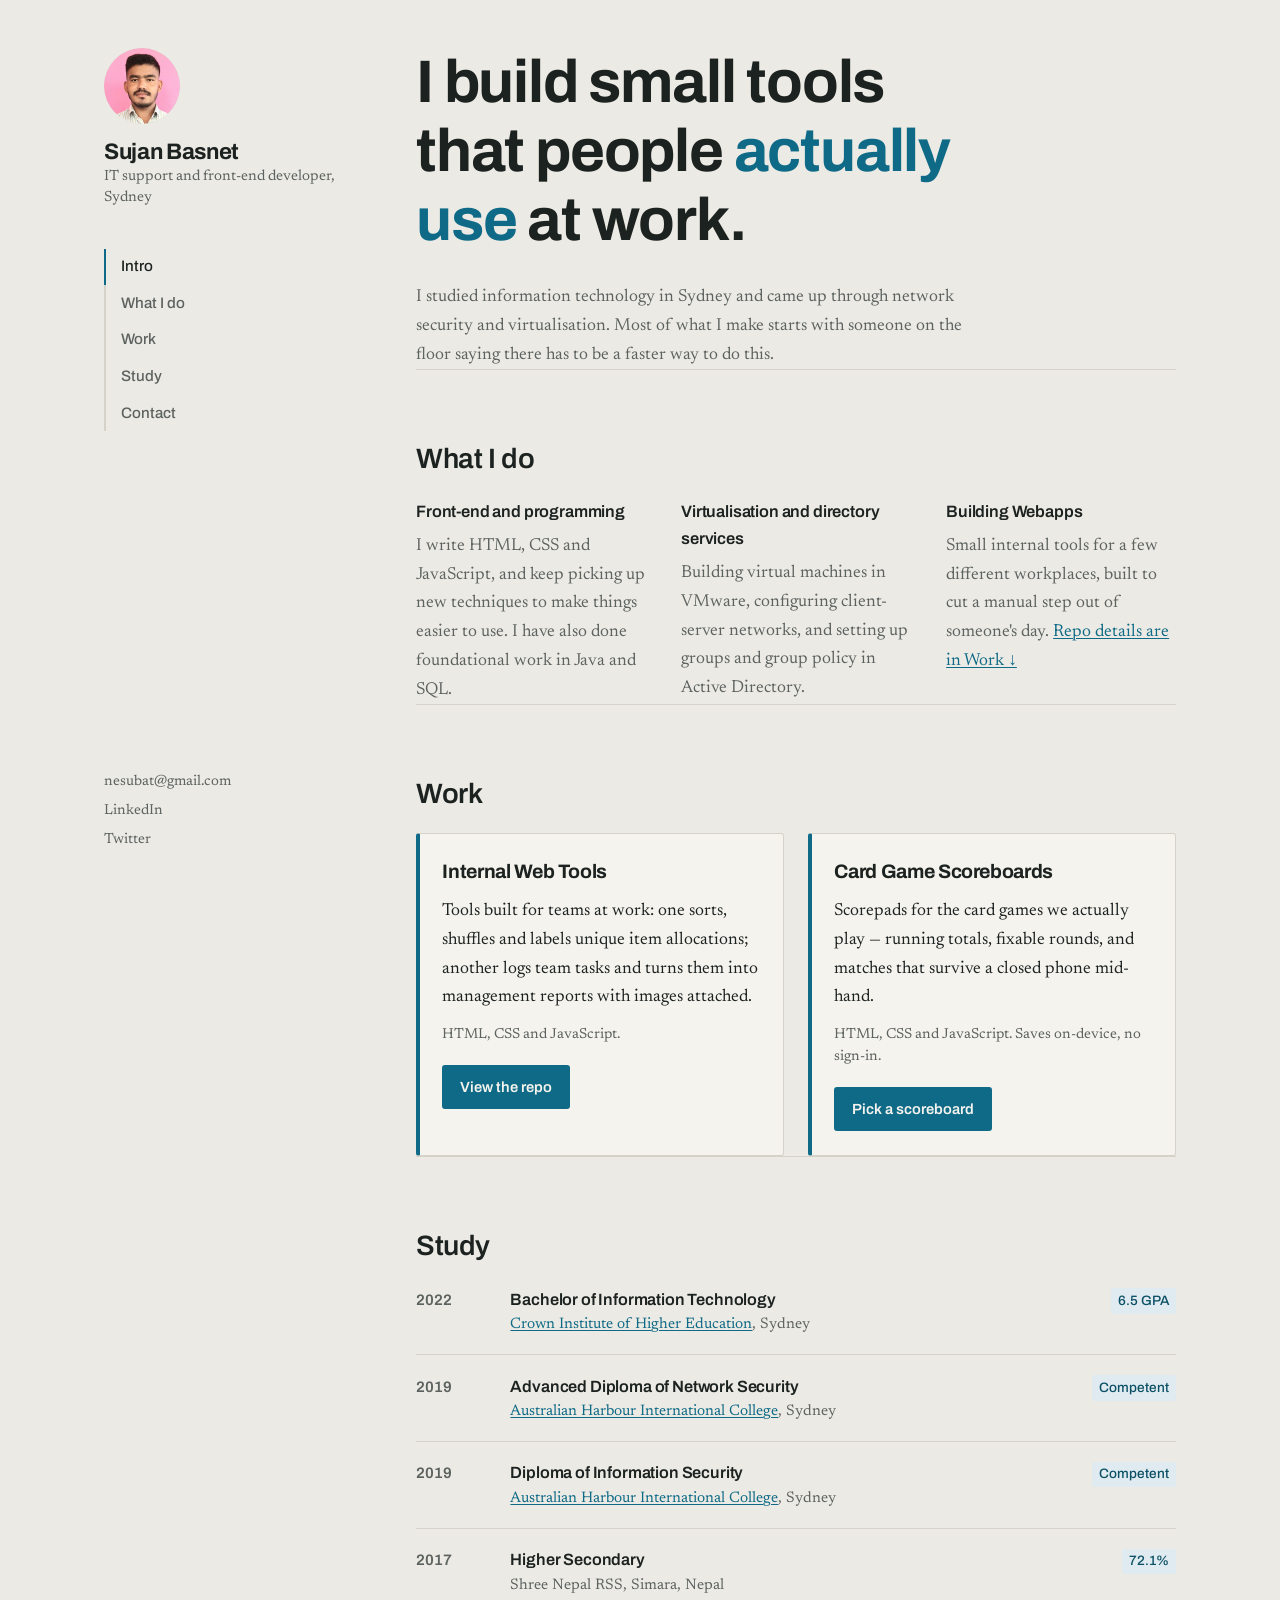
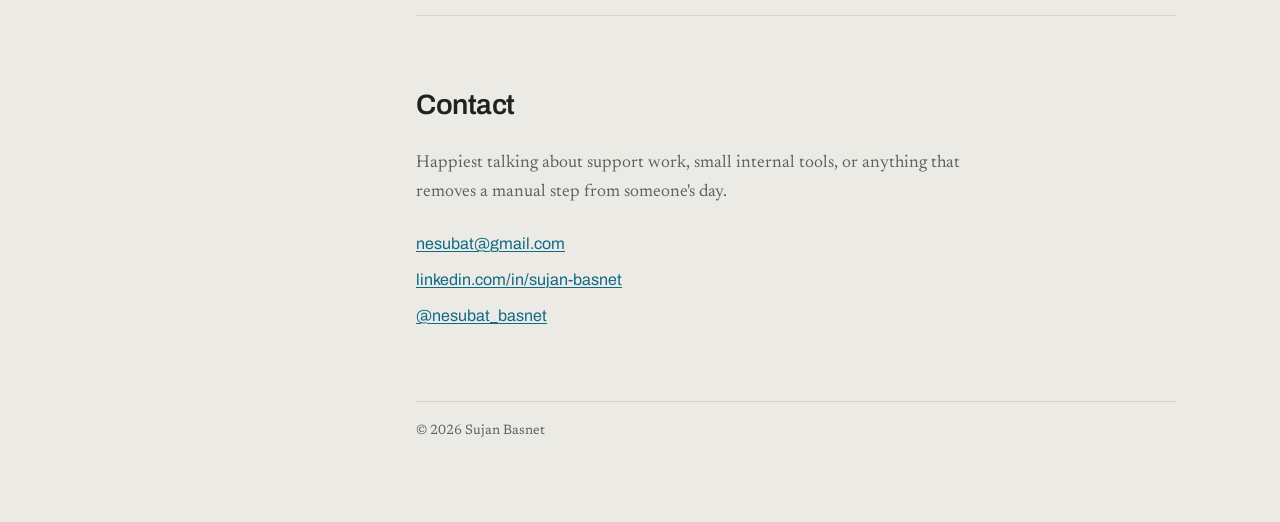
==== commit a73dee27: "updated links for repo" ====
--- a/index.html
+++ b/index.html
@@ -11,7 +11,7 @@
 <link rel="preconnect" href="https://fonts.gstatic.com" crossorigin>
 <link href="https://fonts.googleapis.com/css2?family=Archivo:wght@500;600;700&family=Newsreader:opsz,wght@6..72,300;6..72,400;6..72,500&display=swap" rel="stylesheet">
 <link rel="stylesheet" href="styles.css">
-<script>document.documentElement.className += " js";</script>
+<script src="noflash.js"></script>
 </head>
 <body>
 
@@ -48,7 +48,7 @@
   <main class="main" id="main">
 
     <section class="band" id="intro">
-      <h1 class="lede">I build small tools that people actually use at work.</h1>
+      <h1 class="lede">I build small tools that people <span class="accent">actually use</span> at work.</h1>
       <p class="standfirst">
         I studied information technology in Sydney and came up through network security
         and virtualisation. Most of what I make starts with someone on the floor saying
@@ -74,10 +74,10 @@
           </p>
         </article>
         <article class="skill">
-          <h3>Office and presenting data</h3>
+          <h3>Building Webapps</h3>
           <p>
-            Six years in the Office suite, most of it without touching the mouse. I am
-            good at shaping a messy spreadsheet into something other people can read.
+            Small internal tools for a few different workplaces, built to cut a manual
+            step out of someone's day. <a href="#work">Repo details are in Work &darr;</a>
           </p>
         </article>
       </div>
@@ -87,18 +87,53 @@
       <h2>Work</h2>
       <div class="works">
         <article class="work">
-          <h3>Call Break Scorepad</h3>
+          <h3>Internal Web Tools</h3>
           <p>
-            A scorekeeper for the four-player card game. Enter what each player calls and
-            how many tricks they win, and it handles the rest across all five rounds.
+            Tools built for teams at work: one sorts, shuffles and labels unique
+            item allocations; another logs team tasks and turns them into
+            management reports with images attached.
           </p>
-          <p class="built">
-            HTML, CSS and JavaScript. Saves to the phone it runs on, so nothing is lost
-            between hands and no sign-in is needed.
+          <p class="built">HTML, CSS and JavaScript.</p>
+          <!-- TODO: swap href="#" for the repo URL -->
+          <a class="open" href="https://github.com/nesubat?tab=repositories" target="_blank" rel="noopener noreferrer">View the repo</a>
+        </article>
+        <article class="work">
+          <h3>Card Game Scoreboards</h3>
+          <p>
+            Scorepads for the card games we actually play &mdash; running totals,
+            fixable rounds, and matches that survive a closed phone mid-hand.
           </p>
-          <a class="open" href="callbreak.html">Open the scorepad</a>
+          <p class="built">HTML, CSS and JavaScript. Saves on-device, no sign-in.</p>
+          <button class="open" type="button" data-opens="scoreboards">Pick a scoreboard</button>
         </article>
       </div>
+
+      <dialog class="picker" id="scoreboards" aria-labelledby="picker-title">
+        <div class="picker-head">
+          <h3 id="picker-title">Card game scoreboards</h3>
+          <button class="picker-shut" type="button" data-shuts="scoreboards" aria-label="Close">&times;</button>
+        </div>
+        <ul class="picklist">
+          <li>
+            <a href="callbreak.html">
+              <span class="pick-name">Call Break</span>
+              <span class="pick-note">Four players, five rounds. Calls, tricks and the bare nine.</span>
+            </a>
+          </li>
+          <li>
+            <a href="dhumbal.html">
+              <span class="pick-name">Dhumbal</span>
+              <span class="pick-note">Two to eight players. One winner a round, and catches count double.</span>
+            </a>
+          </li>
+          <li>
+            <a href="threecard.html">
+              <span class="pick-name">Three Card</span>
+              <span class="pick-note">Up to seventeen at the table. One winner takes a point off each.</span>
+            </a>
+          </li>
+        </ul>
+      </dialog>
     </section>
 
     <section class="band" id="study">
--- a/styles.css
+++ b/styles.css
@@ -173,17 +173,18 @@
 .lede{
   font-family: var(--display);
   font-weight: 700;
-  font-size: clamp(2rem, 1.1rem + 4.6vw, 4rem);
-  line-height: 1.03;
-  letter-spacing: -0.032em;
+  font-size: clamp(2rem, 1.1rem + 4.2vw, 3.75rem);
+  line-height: 1.15;
+  letter-spacing: -0.02em;
   margin: 0;
   max-width: 19ch;
   text-wrap: balance;
 }
+.lede .accent{ color: var(--signal); }
 
 .standfirst{
-  max-width: 60ch;
-  margin: 1.5rem 0 0;
+  max-width: 58ch;
+  margin: 1.75rem 0 0;
   color: var(--ink-soft);
 }
 
@@ -251,6 +252,90 @@
   text-decoration: none;
 }
 .open:hover{ background: var(--signal-dark); color: var(--paper-lift); }
+
+button.open{
+  border: 0;
+  cursor: pointer;
+  line-height: inherit;
+}
+
+/* ---------- the scoreboard picker --------------------------------- */
+
+.picker{
+  width: min(26rem, calc(100vw - 2rem));
+  padding: 0;
+  border: 1px solid var(--rule);
+  border-radius: 4px;
+  background: var(--paper-lift);
+  color: var(--ink);
+}
+.picker::backdrop{ background: rgba(28, 34, 32, 0.45); }
+
+.picker-head{
+  display: flex;
+  align-items: baseline;
+  justify-content: space-between;
+  gap: 1rem;
+  padding: 1.1rem 1.2rem 0.85rem;
+  border-bottom: 1px solid var(--rule);
+}
+.picker-head h3{
+  font-family: var(--display);
+  font-weight: 700;
+  font-size: 1.05rem;
+  letter-spacing: -0.015em;
+  margin: 0;
+}
+.picker-shut{
+  background: none;
+  border: 0;
+  padding: 0 0.15rem;
+  font-size: 1.5rem;
+  line-height: 1;
+  color: var(--ink-soft);
+  cursor: pointer;
+}
+.picker-shut:hover{ color: var(--ink); }
+
+.picklist{
+  list-style: none;
+  margin: 0;
+  padding: 0;
+}
+.picklist li + li{ border-top: 1px solid var(--rule); }
+.picklist a{
+  display: block;
+  padding: 0.95rem 1.2rem;
+  text-decoration: none;
+  color: var(--ink);
+}
+.picklist a:hover,
+.picklist a:focus-visible{ background: var(--signal-tint); color: var(--ink); }
+
+.pick-name{
+  display: block;
+  font-family: var(--display);
+  font-weight: 600;
+  font-size: 1.02rem;
+  color: var(--signal-dark);
+}
+.pick-note{
+  display: block;
+  margin-top: 0.15rem;
+  font-size: 0.88rem;
+  line-height: 1.5;
+  color: var(--ink-soft);
+}
+
+/* Without JavaScript, or in a browser with no dialog support, the list
+   simply sits open in the page rather than vanishing. */
+.no-dialog .picker{
+  display: block;
+  position: static;
+  margin: 1.5rem 0 0;
+}
+.no-dialog [data-opens],
+.no-dialog .picker-shut{ display: none; }
 
 /* ---------- study ------------------------------------------------ */
 
